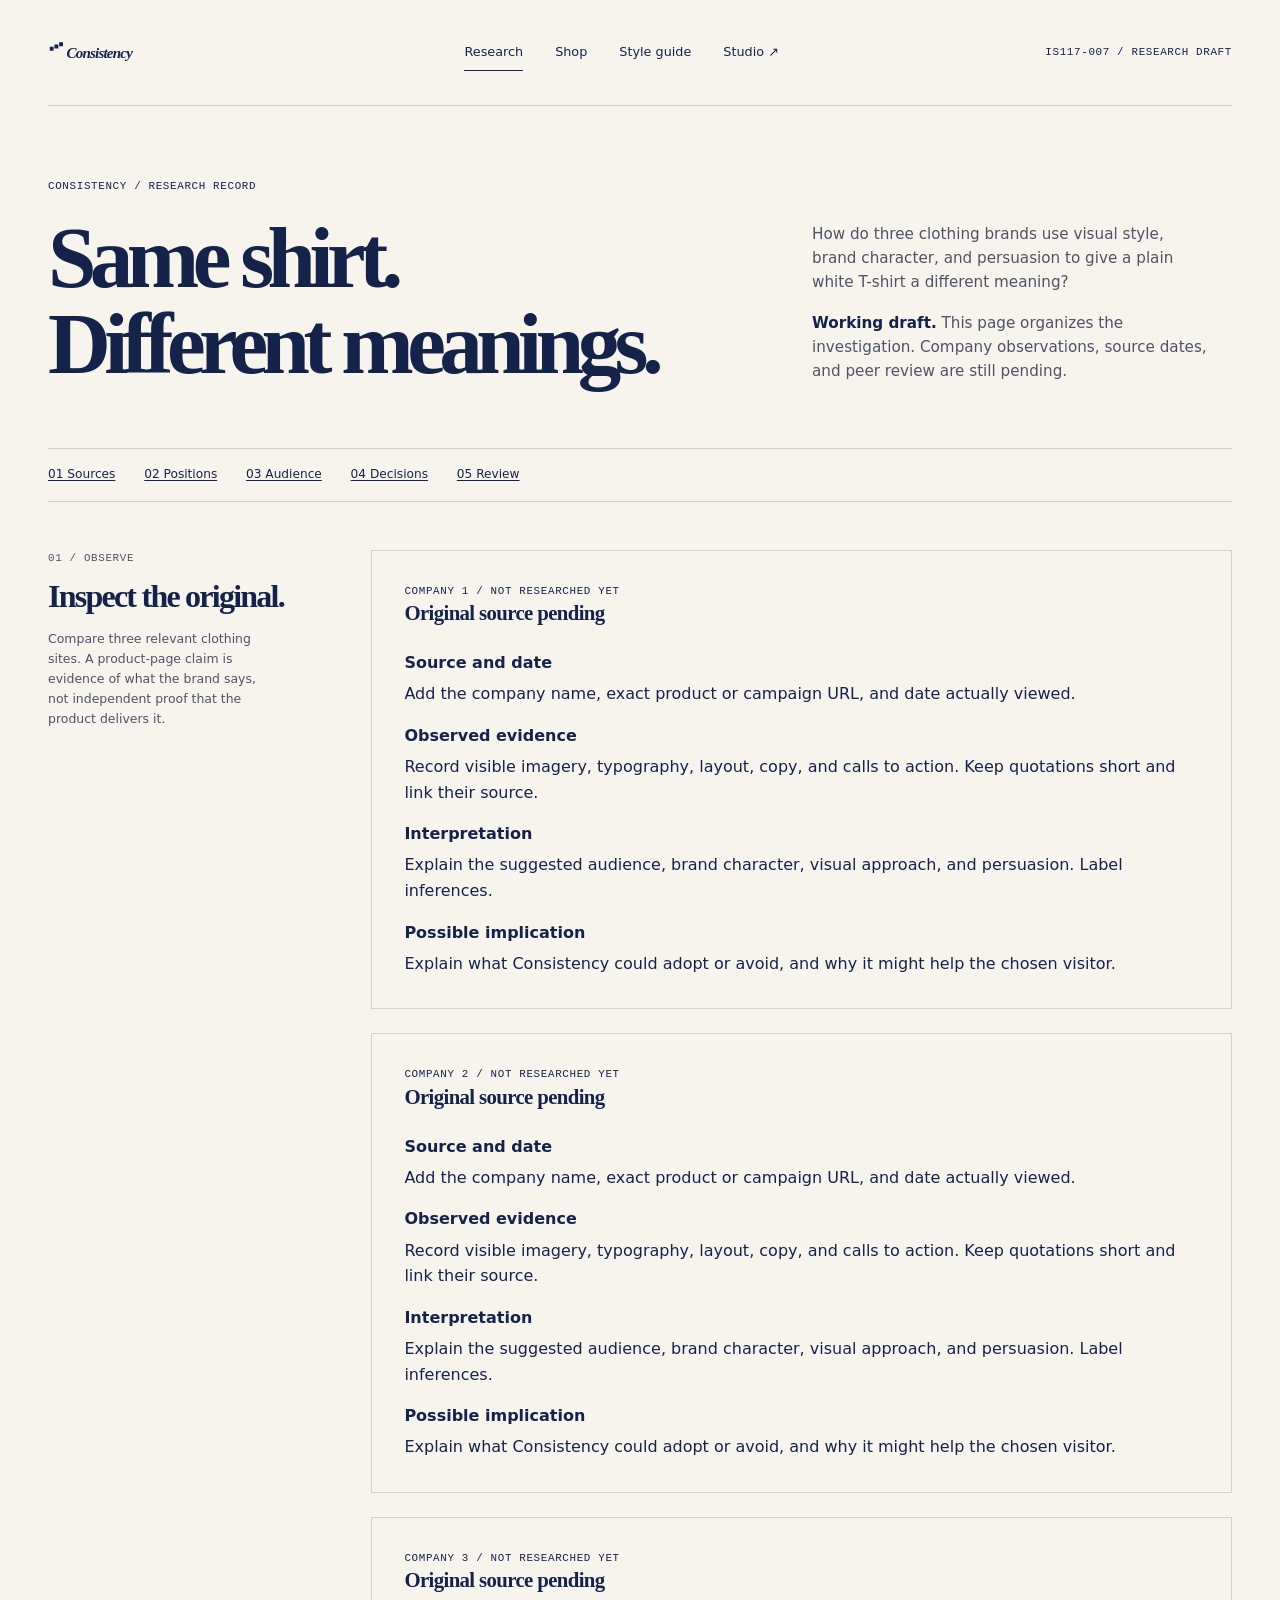
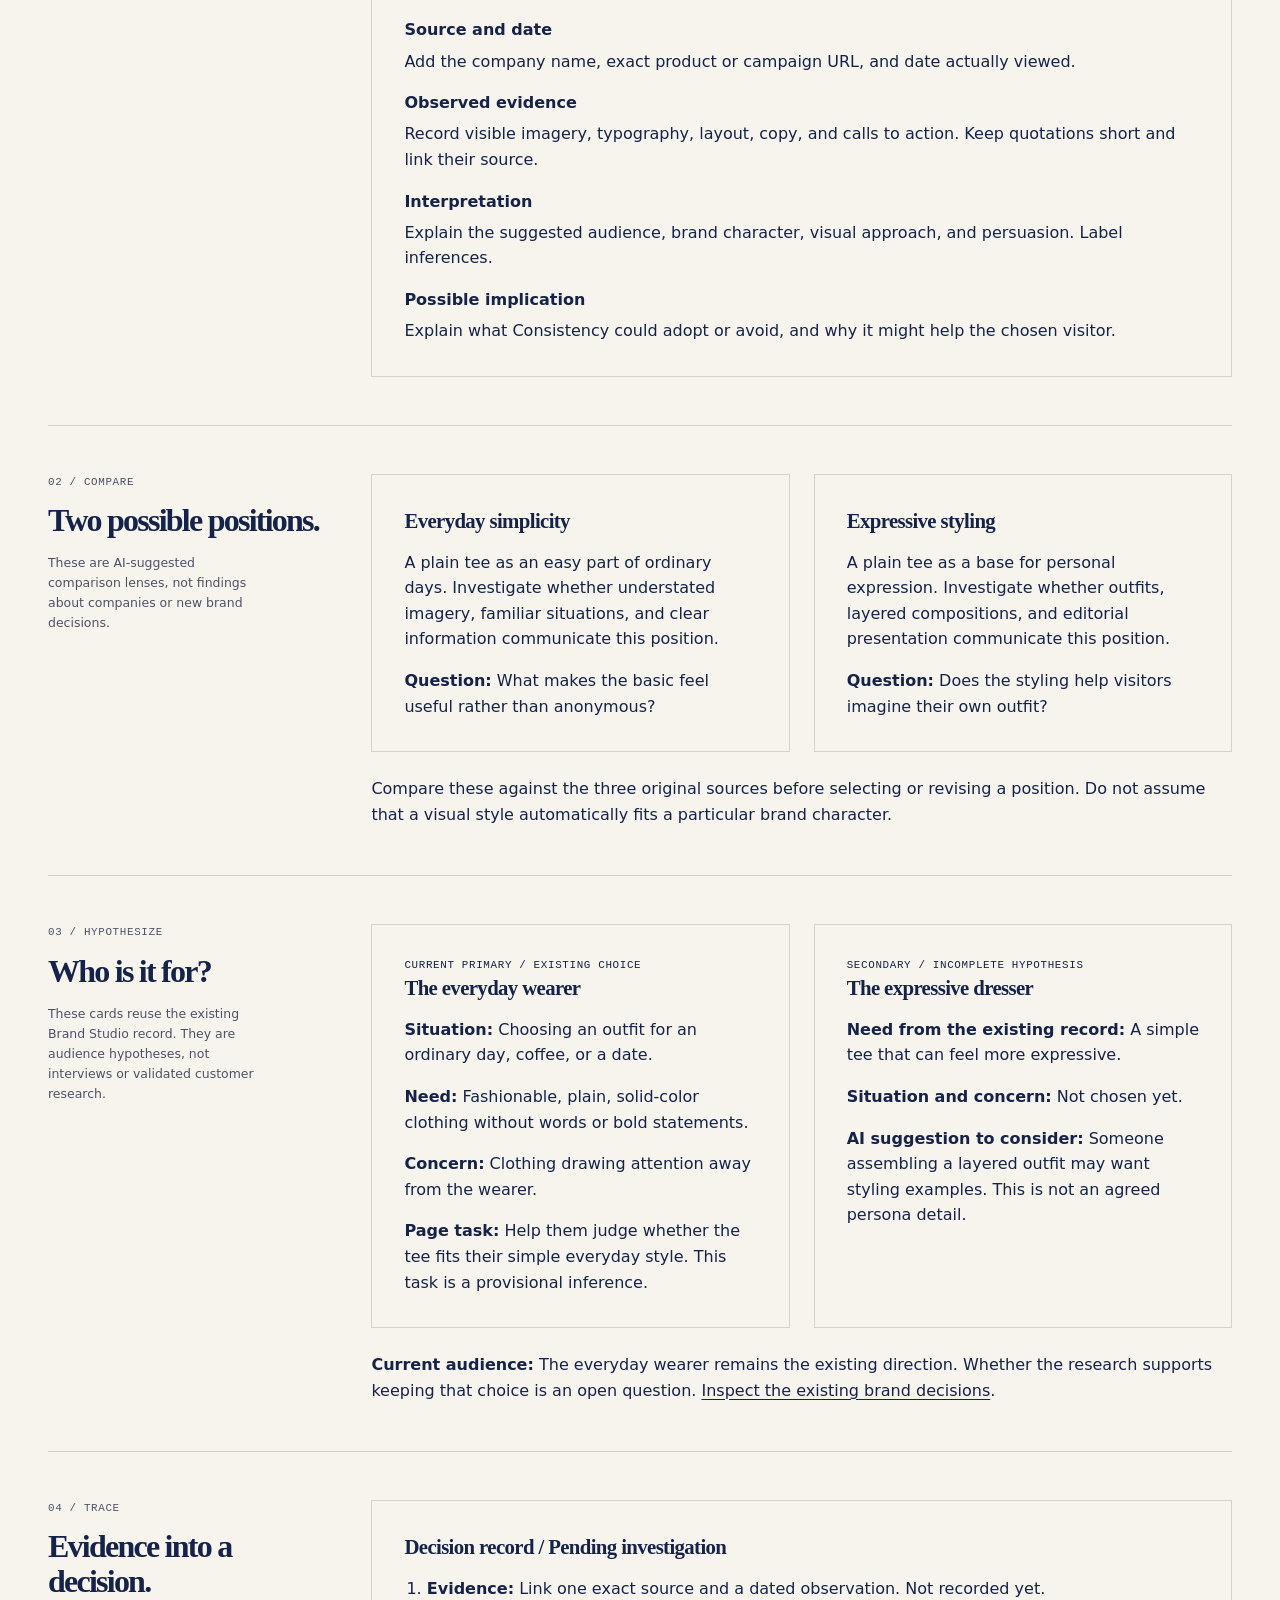
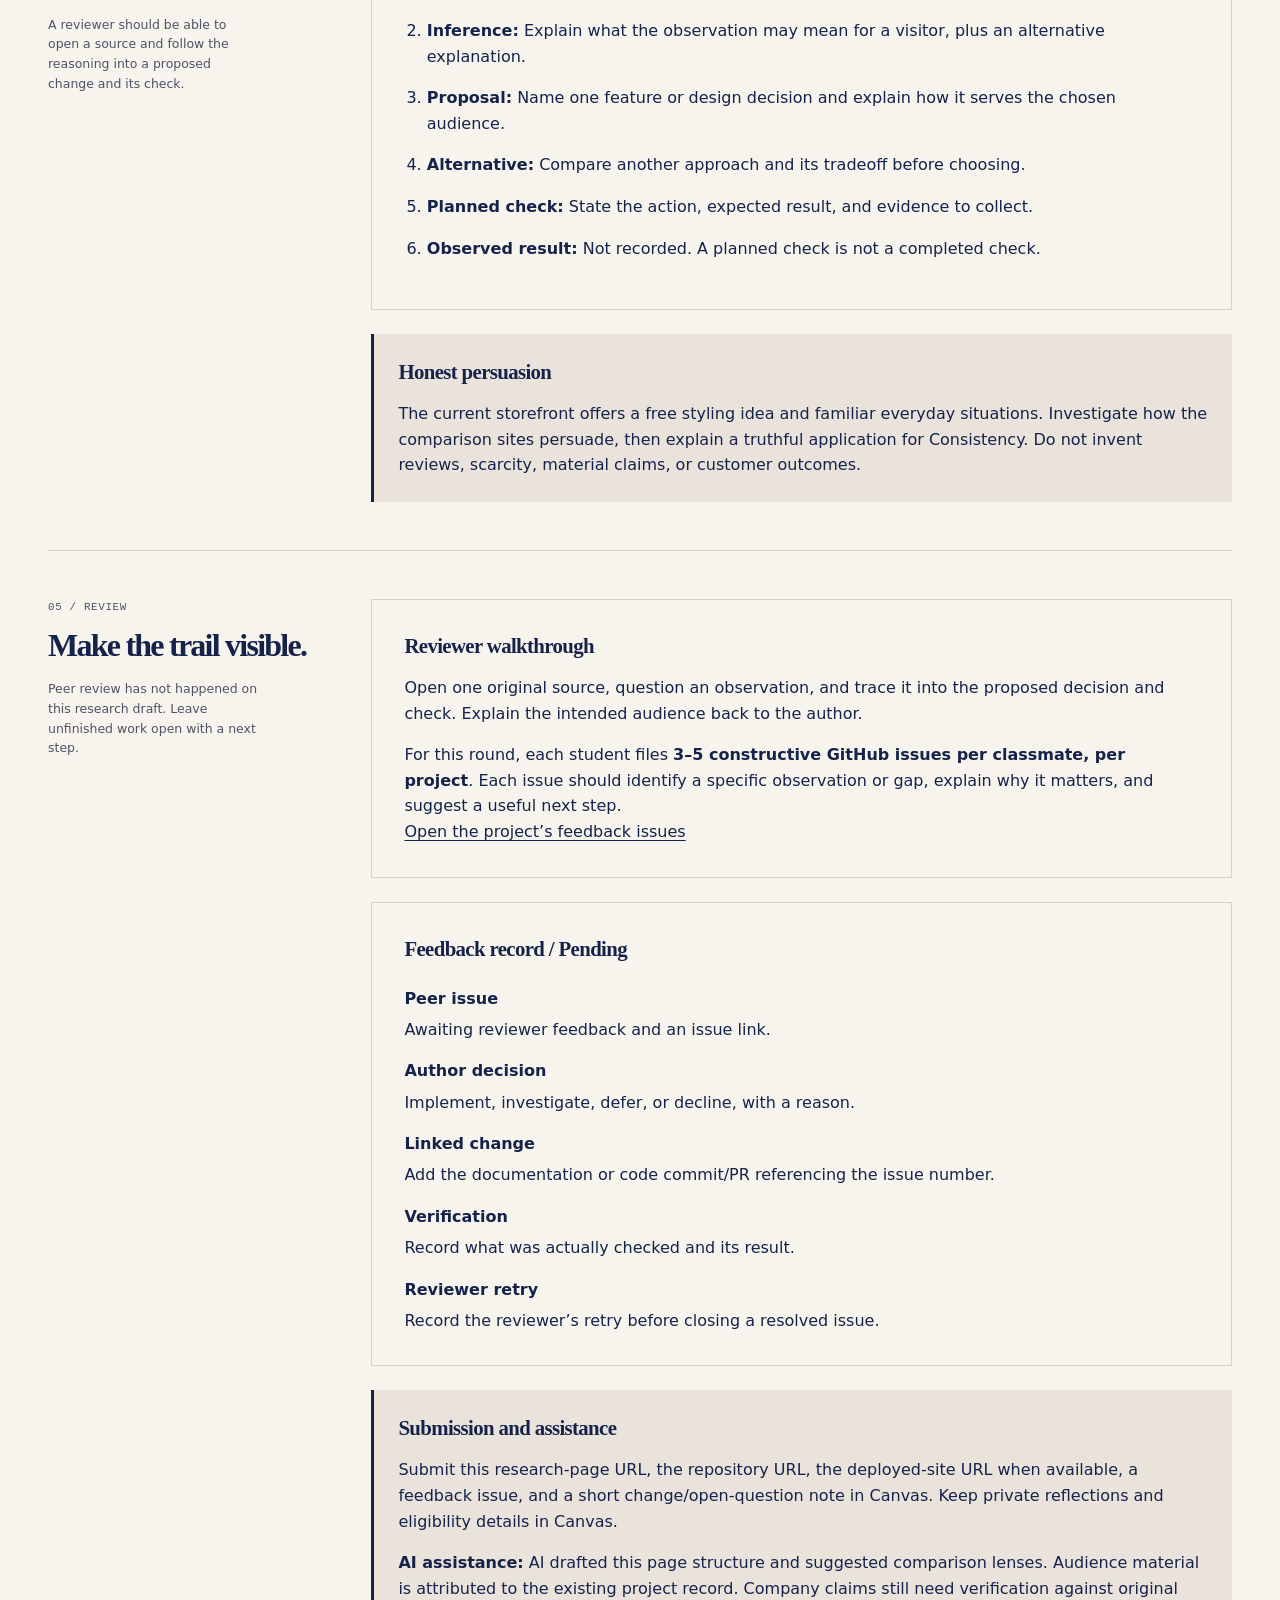
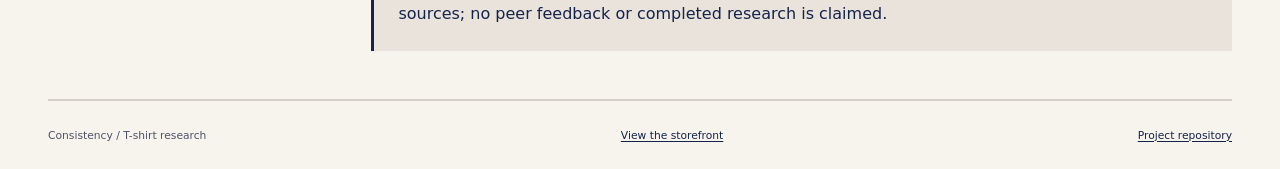
==== public/research.html @ 2a04de00 "Add IS117-007 research documentation draft" ====
<!doctype html>
<html lang="en">
  <head>
    <meta charset="utf-8" />
    <meta name="viewport" content="width=device-width, initial-scale=1" />
    <meta
      name="description"
      content="Research record: how clothing brands give a plain white T-shirt different meanings, and what that suggests for Consistency."
    />
    <title>Consistency — T-shirt research</title>
    <link rel="icon" href="data:," />
    <link rel="stylesheet" href="styles.css" />
    <link rel="stylesheet" href="research.css" />
  </head>
  <body>
    <a class="skip-link" href="#main">Skip to content</a>
    <header class="site-header wrap">
      <a
        class="brand-link"
        href="index.html"
        aria-label="Consistency storefront home"
        ><img
          class="wordmark"
          src="assets/consistency-wordmark.svg"
          alt="Consistency"
          width="175"
          height="26"
      /></a>
      <nav class="main-nav" aria-label="Main navigation">
        <a class="nav-link" href="research.html" aria-current="page"
          >Research</a
        >
        <a class="nav-link" href="index.html">Shop</a
        ><a class="nav-link" href="styleguide.html">Style guide</a
        ><a class="nav-link" href="studio.html"
          >Studio <span aria-hidden="true">↗</span></a
        >
      </nav>
      <span class="micro-label">IS117-007 / Research draft</span>
    </header>

    <main id="main">
      <section class="page-hero wrap" aria-labelledby="research-title">
        <p class="eyebrow">Consistency / Research record</p>
        <h1 id="research-title">Same shirt.<br />Different meanings.</h1>
        <div class="hero-summary">
          <p>
            How do three clothing brands use visual style, brand character, and
            persuasion to give a plain white T-shirt a different meaning?
          </p>
          <p>
            <strong>Working draft.</strong> This page organizes the
            investigation. Company observations, source dates, and peer review
            are still pending.
          </p>
        </div>
      </section>
      <nav class="page-subnav wrap" aria-label="Research sections">
        <a href="#sources">01 Sources</a><a href="#positions">02 Positions</a
        ><a href="#audience">03 Audience</a><a href="#decisions">04 Decisions</a
        ><a href="#review">05 Review</a>
      </nav>
      <section
        id="sources"
        class="guide-section wrap"
        aria-labelledby="sources-title"
      >
        <div class="section-heading">
          <span class="section-number">01 / Observe</span>
          <h2 id="sources-title">Inspect the original.</h2>
          <p>
            Compare three relevant clothing sites. A product-page claim is
            evidence of what the brand says, not independent proof that the
            product delivers it.
          </p>
        </div>
        <div class="guide-content research-stack">
          <article class="research-card">
            <p class="micro-label">Company 1 / Not researched yet</p>
            <h3>Original source pending</h3>
            <dl class="research-facts">
              <dt>Source and date</dt>
              <dd>
                Add the company name, exact product or campaign URL, and date
                actually viewed.
              </dd>
              <dt>Observed evidence</dt>
              <dd>
                Record visible imagery, typography, layout, copy, and calls to
                action. Keep quotations short and link their source.
              </dd>
              <dt>Interpretation</dt>
              <dd>
                Explain the suggested audience, brand character, visual
                approach, and persuasion. Label inferences.
              </dd>
              <dt>Possible implication</dt>
              <dd>
                Explain what Consistency could adopt or avoid, and why it might
                help the chosen visitor.
              </dd>
            </dl>
          </article>
          <article class="research-card">
            <p class="micro-label">Company 2 / Not researched yet</p>
            <h3>Original source pending</h3>
            <dl class="research-facts">
              <dt>Source and date</dt>
              <dd>
                Add the company name, exact product or campaign URL, and date
                actually viewed.
              </dd>
              <dt>Observed evidence</dt>
              <dd>
                Record visible imagery, typography, layout, copy, and calls to
                action. Keep quotations short and link their source.
              </dd>
              <dt>Interpretation</dt>
              <dd>
                Explain the suggested audience, brand character, visual
                approach, and persuasion. Label inferences.
              </dd>
              <dt>Possible implication</dt>
              <dd>
                Explain what Consistency could adopt or avoid, and why it might
                help the chosen visitor.
              </dd>
            </dl>
          </article>
          <article class="research-card">
            <p class="micro-label">Company 3 / Not researched yet</p>
            <h3>Original source pending</h3>
            <dl class="research-facts">
              <dt>Source and date</dt>
              <dd>
                Add the company name, exact product or campaign URL, and date
                actually viewed.
              </dd>
              <dt>Observed evidence</dt>
              <dd>
                Record visible imagery, typography, layout, copy, and calls to
                action. Keep quotations short and link their source.
              </dd>
              <dt>Interpretation</dt>
              <dd>
                Explain the suggested audience, brand character, visual
                approach, and persuasion. Label inferences.
              </dd>
              <dt>Possible implication</dt>
              <dd>
                Explain what Consistency could adopt or avoid, and why it might
                help the chosen visitor.
              </dd>
            </dl>
          </article>
        </div>
      </section>
      <section
        id="positions"
        class="guide-section wrap"
        aria-labelledby="positions-title"
      >
        <div class="section-heading">
          <span class="section-number">02 / Compare</span>
          <h2 id="positions-title">Two possible positions.</h2>
          <p>
            These are AI-suggested comparison lenses, not findings about
            companies or new brand decisions.
          </p>
        </div>
        <div class="guide-content research-columns">
          <article class="research-card">
            <h3>Everyday simplicity</h3>
            <p>
              A plain tee as an easy part of ordinary days. Investigate whether
              understated imagery, familiar situations, and clear information
              communicate this position.
            </p>
            <p>
              <strong>Question:</strong> What makes the basic feel useful rather
              than anonymous?
            </p>
          </article>
          <article class="research-card">
            <h3>Expressive styling</h3>
            <p>
              A plain tee as a base for personal expression. Investigate whether
              outfits, layered compositions, and editorial presentation
              communicate this position.
            </p>
            <p>
              <strong>Question:</strong> Does the styling help visitors imagine
              their own outfit?
            </p>
          </article>
          <p class="research-wide">
            Compare these against the three original sources before selecting or
            revising a position. Do not assume that a visual style automatically
            fits a particular brand character.
          </p>
        </div>
      </section>
      <section
        id="audience"
        class="guide-section wrap"
        aria-labelledby="audience-title"
      >
        <div class="section-heading">
          <span class="section-number">03 / Hypothesize</span>
          <h2 id="audience-title">Who is it for?</h2>
          <p>
            These cards reuse the existing Brand Studio record. They are
            audience hypotheses, not interviews or validated customer research.
          </p>
        </div>
        <div class="guide-content research-columns">
          <article class="research-card">
            <p class="micro-label">Current primary / Existing choice</p>
            <h3>The everyday wearer</h3>
            <p>
              <strong>Situation:</strong> Choosing an outfit for an ordinary
              day, coffee, or a date.
            </p>
            <p>
              <strong>Need:</strong> Fashionable, plain, solid-color clothing
              without words or bold statements.
            </p>
            <p>
              <strong>Concern:</strong> Clothing drawing attention away from the
              wearer.
            </p>
            <p>
              <strong>Page task:</strong> Help them judge whether the tee fits
              their simple everyday style. This task is a provisional inference.
            </p>
          </article>
          <article class="research-card">
            <p class="micro-label">Secondary / Incomplete hypothesis</p>
            <h3>The expressive dresser</h3>
            <p>
              <strong>Need from the existing record:</strong> A simple tee that
              can feel more expressive.
            </p>
            <p><strong>Situation and concern:</strong> Not chosen yet.</p>
            <p>
              <strong>AI suggestion to consider:</strong> Someone assembling a
              layered outfit may want styling examples. This is not an agreed
              persona detail.
            </p>
          </article>
          <p class="research-wide">
            <strong>Current audience:</strong> The everyday wearer remains the
            existing direction. Whether the research supports keeping that
            choice is an open question.
            <a
              href="https://github.com/XimenaMacavilca12/is117-brand-studio/blob/main/SPEC.md"
              >Inspect the existing brand decisions</a
            >.
          </p>
        </div>
      </section>
      <section
        id="decisions"
        class="guide-section wrap"
        aria-labelledby="decisions-title"
      >
        <div class="section-heading">
          <span class="section-number">04 / Trace</span>
          <h2 id="decisions-title">Evidence into a decision.</h2>
          <p>
            A reviewer should be able to open a source and follow the reasoning
            into a proposed change and its check.
          </p>
        </div>
        <div class="guide-content research-stack">
          <article class="research-card">
            <h3>Decision record / Pending investigation</h3>
            <ol class="research-steps">
              <li>
                <strong>Evidence:</strong> Link one exact source and a dated
                observation. Not recorded yet.
              </li>
              <li>
                <strong>Inference:</strong> Explain what the observation may
                mean for a visitor, plus an alternative explanation.
              </li>
              <li>
                <strong>Proposal:</strong> Name one feature or design decision
                and explain how it serves the chosen audience.
              </li>
              <li>
                <strong>Alternative:</strong> Compare another approach and its
                tradeoff before choosing.
              </li>
              <li>
                <strong>Planned check:</strong> State the action, expected
                result, and evidence to collect.
              </li>
              <li>
                <strong>Observed result:</strong> Not recorded. A planned check
                is not a completed check.
              </li>
            </ol>
          </article>
          <aside class="research-note" aria-label="Honest persuasion">
            <h3>Honest persuasion</h3>
            <p>
              The current storefront offers a free styling idea and familiar
              everyday situations. Investigate how the comparison sites
              persuade, then explain a truthful application for Consistency. Do
              not invent reviews, scarcity, material claims, or customer
              outcomes.
            </p>
          </aside>
        </div>
      </section>
      <section
        id="review"
        class="guide-section wrap"
        aria-labelledby="review-title"
      >
        <div class="section-heading">
          <span class="section-number">05 / Review</span>
          <h2 id="review-title">Make the trail visible.</h2>
          <p>
            Peer review has not happened on this research draft. Leave
            unfinished work open with a next step.
          </p>
        </div>
        <div class="guide-content research-stack">
          <article class="research-card">
            <h3>Reviewer walkthrough</h3>
            <p>
              Open one original source, question an observation, and trace it
              into the proposed decision and check. Explain the intended
              audience back to the author.
            </p>
            <p>
              For this round, each student files
              <strong
                >3–5 constructive GitHub issues per classmate, per
                project</strong
              >. Each issue should identify a specific observation or gap,
              explain why it matters, and suggest a useful next step.
            </p>
            <a
              href="https://github.com/XimenaMacavilca12/is117-brand-studio/issues"
              >Open the project’s feedback issues</a
            >
          </article>
          <article class="research-card">
            <h3>Feedback record / Pending</h3>
            <dl class="research-facts">
              <dt>Peer issue</dt>
              <dd>Awaiting reviewer feedback and an issue link.</dd>
              <dt>Author decision</dt>
              <dd>Implement, investigate, defer, or decline, with a reason.</dd>
              <dt>Linked change</dt>
              <dd>
                Add the documentation or code commit/PR referencing the issue
                number.
              </dd>
              <dt>Verification</dt>
              <dd>Record what was actually checked and its result.</dd>
              <dt>Reviewer retry</dt>
              <dd>
                Record the reviewer’s retry before closing a resolved issue.
              </dd>
            </dl>
          </article>
          <aside class="research-note" aria-label="Submission and assistance">
            <h3>Submission and assistance</h3>
            <p>
              Submit this research-page URL, the repository URL, the
              deployed-site URL when available, a feedback issue, and a short
              change/open-question note in Canvas. Keep private reflections and
              eligibility details in Canvas.
            </p>
            <p>
              <strong>AI assistance:</strong> AI drafted this page structure and
              suggested comparison lenses. Audience material is attributed to
              the existing project record. Company claims still need
              verification against original sources; no peer feedback or
              completed research is claimed.
            </p>
          </aside>
        </div>
      </section>
    </main>
    <footer class="site-footer wrap">
      <p>Consistency / T-shirt research</p>
      <a href="index.html">View the storefront</a
      ><a href="https://github.com/XimenaMacavilca12/is117-brand-studio"
        >Project repository</a
      >
    </footer>
  </body>
</html>
---- public/styles.css ----
/* Shared brand tokens used by the storefront, style guide, and studio overview. */
:root {
  --color-paper: #f7f4ed;
  --color-ink: #15234b;
  --color-muted: #4f5267;
  --color-line: #d4d0c8;
  --color-accent: #ddd1a9;
  --color-soft: #e9e3dc;
  --color-lilac: #c9c4d6;
  --color-coral: #d7b1a7;
  --color-sage: #c7d0bc;
  --color-white: #fff;
  --color-danger: #992e28;
  --font-body:
    system-ui, -apple-system, blinkmacsystemfont, "Segoe UI", sans-serif;
  --font-display: georgia, "Times New Roman", serif;
  --font-mono: ui-monospace, sfmono-regular, consolas, monospace;
  --space-1: 0.5rem;
  --space-2: 1rem;
  --space-3: 1.5rem;
  --space-4: 2rem;
  --space-5: 3rem;
  --space-6: 4rem;
  --page-width: 1440px;
}

* {
  box-sizing: border-box;
}

html {
  scroll-behavior: smooth;
  scroll-padding-top: 1.5rem;
}

body {
  margin: 0;
  background: var(--color-paper);
  color: var(--color-ink);
  font-family: var(--font-body);
  line-height: 1.6;
  -webkit-font-smoothing: antialiased;
}

img,
svg {
  display: block;
  max-width: 100%;
}

button,
a,
input {
  -webkit-tap-highlight-color: transparent;
}

a {
  color: inherit;
  text-underline-offset: 0.2em;
  text-decoration-thickness: 1px;
}

a:hover {
  text-decoration-thickness: 2px;
}

button,
input {
  font: inherit;
}

button {
  cursor: pointer;
}

button:disabled {
  cursor: default;
}

:focus-visible {
  outline: 3px solid var(--color-ink);
  outline-offset: 5px;
}

[hidden] {
  display: none !important;
}

::selection {
  background: var(--color-accent);
  color: var(--color-ink);
}

h1,
h2,
h3,
p {
  margin: 0;
}

h1,
h2,
h3 {
  font-family: var(--font-display);
  font-weight: 550;
}

h1 {
  font-size: clamp(3.4rem, 6.25vw, 6.6rem);
  line-height: 0.99;
  letter-spacing: -0.075em;
}

h2 {
  font-size: clamp(2rem, 3.6vw, 3.75rem);
  line-height: 1.08;
  letter-spacing: -0.055em;
}

h3 {
  font-size: 1.3rem;
  line-height: 1.3;
  letter-spacing: -0.03em;
}

p + p {
  margin-top: var(--space-2);
}

.wrap {
  width: min(calc(100% - 6rem), var(--page-width));
  margin-inline: auto;
}

.muted {
  color: var(--color-muted);
}

.eyebrow,
.micro-label,
.visual-label,
.image-caption,
.section-number,
.type-label,
.token-name {
  font-family: var(--font-mono);
  font-size: 0.68rem;
  font-weight: 500;
  line-height: 1.5;
  letter-spacing: 0.06em;
  text-transform: uppercase;
}

.eyebrow {
  display: flex;
  align-items: center;
  gap: 0.55rem;
}

.status-dot {
  width: 7px;
  height: 7px;
  display: inline-block;
  background: var(--color-ink);
  border-radius: 50%;
}

.skip-link {
  position: fixed;
  top: 8px;
  left: 8px;
  z-index: 10;
  transform: translateY(-180%);
  padding: 0.75rem 1rem;
  background: var(--color-ink);
  color: var(--color-white);
}

.skip-link:focus {
  transform: translateY(0);
}

.starter-notice {
  display: flex;
  justify-content: space-between;
  align-items: center;
  gap: 1.5rem;
  padding: 0.8rem 3rem;
  background: var(--color-accent);
  font-size: 0.73rem;
  line-height: 1.5;
}

.starter-notice a {
  flex-shrink: 0;
  font-weight: 650;
}

.site-header {
  min-height: 106px;
  display: flex;
  align-items: center;
  gap: 3rem;
  border-bottom: 1px solid var(--color-line);
}

.brand-link {
  display: inline-block;
  flex-shrink: 0;
}

.wordmark {
  width: 150px;
  height: auto;
}

.main-nav {
  display: flex;
  justify-content: center;
  align-items: center;
  gap: 2rem;
  margin-inline: auto;
}

.nav-link,
.bag-link {
  text-decoration: none;
  font-size: 0.8rem;
}

.nav-link {
  padding-block: 0.5rem;
  border-bottom: 1px solid transparent;
}

.nav-link:hover,
.nav-link[aria-current="page"] {
  border-color: currentcolor;
}

.bag-link {
  display: flex;
  align-items: center;
  gap: 0.65rem;
  white-space: nowrap;
}

.bag-count {
  display: grid;
  place-items: center;
  min-width: 1.7rem;
  height: 1.7rem;
  border: 1px solid var(--color-ink);
  border-radius: 50%;
  font-size: 0.7rem;
}

.product-section {
  display: grid;
  grid-template-columns: 1.13fr 1fr;
  gap: clamp(3rem, 7vw, 8rem);
  padding-block: var(--space-5) 5rem;
  align-items: start;
}

.product-visual {
  position: relative;
  isolation: isolate;
  overflow: hidden;
  background: var(--color-soft);
}

.product-visual::before,
.product-visual::after {
  content: "";
  position: absolute;
  z-index: 0;
  pointer-events: none;
}

.product-visual::before {
  inset: 12% 9% auto auto;
  width: 58%;
  aspect-ratio: 1.15;
  background: var(--color-lilac);
  transform: rotate(7deg);
}

.product-visual::after {
  top: 29%;
  left: 10%;
  width: 1rem;
  height: 1rem;
  border-radius: 50%;
  background: var(--color-coral);
  box-shadow:
    1.2rem 1.2rem 0 var(--color-sage),
    2.4rem 2.4rem 0 var(--color-accent);
}

.visual-label {
  position: absolute;
  z-index: 2;
  inset: 1.3rem 1.4rem auto;
  display: flex;
  justify-content: space-between;
  gap: 1rem;
  font-size: 0.6rem;
}

.shirt-image {
  width: 100%;
  height: auto;
  aspect-ratio: 800 / 880;
  object-fit: contain;
  position: relative;
  z-index: 1;
}

.image-caption {
  display: flex;
  align-items: center;
  justify-content: space-between;
  gap: 1rem;
  padding: 1.2rem 1.4rem;
  border-top: 1px solid var(--color-line);
  font-size: 0.59rem;
}

.image-caption > :last-child {
  font-family: var(--font-body);
  font-size: 1.5rem;
  line-height: 1;
}

.product-information {
  max-width: 530px;
  padding-block: 1rem;
}

.product-information h1 {
  margin-top: 1.6rem;
}

.product-intro {
  font-size: 1.2rem;
  line-height: 1.5;
  margin-top: 1.8rem;
  letter-spacing: -0.025em;
}

.product-description {
  margin-top: 0.6rem;
  font-size: 0.88rem;
  max-width: 430px;
}

.price-row {
  display: flex;
  align-items: center;
  justify-content: space-between;
  gap: 1rem;
  margin-block: 2rem 1.5rem;
  padding-bottom: 1.2rem;
  border-bottom: 1px solid var(--color-line);
}

.price {
  font-size: 1.65rem;
  letter-spacing: -0.04em;
  font-weight: 600;
}

.price span {
  font-family: var(--font-mono);
  font-size: 0.65rem;
  font-weight: 400;
  letter-spacing: 0;
  margin-left: 0.25rem;
}

.price-row .micro-label {
  color: var(--color-muted);
  font-size: 0.6rem;
}

fieldset {
  padding: 0;
  margin: 0;
  border: 0;
  min-width: 0;
}

legend {
  padding: 0;
  font-size: 0.84rem;
  font-weight: 650;
}

.field-help {
  margin-top: 0.3rem;
  color: var(--color-muted);
  font-size: 0.74rem;
}

.size-options {
  display: grid;
  grid-template-columns: repeat(4, 1fr);
  gap: 0.6rem;
  margin-top: 1rem;
}

.size-option {
  position: relative;
  cursor: pointer;
}

.size-option input {
  position: absolute;
  opacity: 0;
  width: 100%;
  height: 100%;
  margin: 0;
  cursor: pointer;
}

.size-option span {
  display: grid;
  place-items: center;
  min-height: 3.2rem;
  border: 1px solid var(--color-line);
  background: var(--color-paper);
  font-size: 0.83rem;
  transition:
    background 150ms ease,
    border-color 150ms ease;
}

.size-option input:checked + span {
  background: var(--color-ink);
  border-color: var(--color-ink);
  color: var(--color-paper);
}

.size-option input:hover + span {
  border-color: var(--color-ink);
}

.size-option input:focus-visible + span {
  outline: 3px solid var(--color-ink);
  outline-offset: 4px;
}

.size-option input:focus-visible {
  outline: none;
}

.field-error {
  color: var(--color-danger);
  font-size: 0.8rem;
  margin-top: 0.9rem;
  font-weight: 550;
}

.button {
  display: inline-flex;
  align-items: center;
  justify-content: space-between;
  gap: 2rem;
  min-height: 3.4rem;
  border: 1px solid var(--color-ink);
  padding: 0.9rem 1.25rem;
  font-size: 0.82rem;
  font-weight: 550;
  line-height: 1.4;
  text-decoration: none;
  transition:
    background 150ms ease,
    color 150ms ease;
}

.button > span[aria-hidden] {
  font-size: 1.25rem;
  line-height: 1;
}

.button-primary {
  background: var(--color-ink);
  color: var(--color-paper);
}

.button-primary:hover {
  background: var(--color-accent);
  color: var(--color-ink);
}

.button-secondary {
  background: transparent;
  color: var(--color-ink);
}

.button-secondary:hover {
  background: var(--color-soft);
}

.add-button {
  width: 100%;
  margin-top: 1.4rem;
}

.demo-disclaimer {
  font-size: 0.68rem;
  line-height: 1.65;
  color: var(--color-muted);
  margin-top: 0.9rem;
  max-width: 420px;
}

.styling-tip {
  margin-top: 1.5rem;
  padding: 1.2rem 1.35rem;
  border-inline-start: 4px solid var(--color-coral);
  background: var(--color-soft);
}

.styling-tip h2 {
  margin-top: 0.6rem;
  font-size: 1.35rem;
  letter-spacing: -0.035em;
}

.styling-tip :where(p:not(.eyebrow)) {
  margin-top: 0.5rem;
  font-size: 0.78rem;
}

.product-facts {
  margin-bottom: 0;
  margin-top: 1.8rem;
}

.product-facts div {
  display: flex;
  justify-content: space-between;
  gap: 1rem;
  padding-block: 0.62rem;
  border-top: 1px solid var(--color-line);
  font-size: 0.71rem;
}

.product-facts dt {
  color: var(--color-muted);
}

.product-facts dd {
  margin: 0;
  font-weight: 500;
  text-align: right;
}

.brand-story {
  display: grid;
  grid-template-columns: minmax(0, 0.8fr) minmax(0, 1.2fr);
  gap: clamp(2rem, 7vw, 8rem);
  align-items: center;
  border-top: 1px solid var(--color-line);
  padding-block: 4rem;
}

.brand-story h2 {
  max-width: 11ch;
  font-size: clamp(2rem, 3.8vw, 3.25rem);
}

.brand-story-copy {
  max-width: 42rem;
  color: var(--color-muted);
  font-family: var(--font-display);
  font-size: clamp(1.25rem, 2vw, 1.75rem);
  line-height: 1.4;
}

.bag-section {
  display: grid;
  grid-template-columns: 1fr 1fr;
  gap: 3rem;
  border-top: 1px solid var(--color-line);
  padding-block: 3rem;
}

.bag-section h2 {
  margin-top: 0.6rem;
  font-size: clamp(2rem, 3vw, 3rem);
}

.bag-details {
  padding-top: 0.2rem;
  font-size: 0.85rem;
}

.bag-message {
  max-width: 500px;
}

.bag-items {
  list-style: none;
  margin: 1rem 0;
  padding: 0;
}

.bag-items:empty {
  margin: 0;
}

.bag-items li {
  padding-block: 0.55rem;
  border-bottom: 1px solid var(--color-line);
  font-size: 0.78rem;
}

.text-button {
  padding: 0.5rem 0;
  border: 0;
  background: transparent;
  color: var(--color-ink);
  font-size: 0.8rem;
  text-decoration: underline;
  text-underline-offset: 0.25rem;
}

.text-button:disabled {
  opacity: 0.5;
}

.bag-details .field-help {
  margin-top: 0.4rem;
  font-size: 0.69rem;
}

.starter-next {
  display: grid;
  grid-template-columns: 1fr 1fr;
  gap: 1.5rem 3rem;
  background: var(--color-accent);
  padding: 2.7rem 3rem 3rem;
  margin-block: 1rem 4rem;
}

.starter-next > .eyebrow {
  grid-column: 1 / -1;
}

.starter-next > div {
  max-width: 470px;
  font-size: 0.86rem;
}

.starter-next .button {
  margin-top: 1.6rem;
}

.site-footer {
  display: flex;
  align-items: center;
  justify-content: space-between;
  gap: 2rem;
  border-top: 1px solid var(--color-line);
  padding-block: 1.6rem;
  font-size: 0.67rem;
  color: var(--color-muted);
}

.footer-tagline {
  margin: 0;
}

.footer-separator {
  margin-inline: 0.6rem;
  color: var(--color-ink);
}

.site-footer a {
  color: var(--color-ink);
}

/* Shared editorial pages */
.page-hero {
  padding-block: 4.5rem 3.8rem;
  display: grid;
  grid-template-columns: 1.25fr 0.75fr;
  align-items: end;
  gap: 1.3rem 4rem;
}

.page-hero > .eyebrow {
  grid-column: 1 / -1;
}

.page-hero h1 {
  font-size: clamp(3.5rem, 6.8vw, 7.3rem);
}

.page-hero .hero-summary {
  max-width: 400px;
  font-size: 0.95rem;
  color: var(--color-muted);
  padding-bottom: 0.25rem;
}

.hero-summary strong {
  font-weight: 550;
  color: var(--color-ink);
}

.page-subnav {
  display: flex;
  flex-wrap: wrap;
  gap: 0.6rem 1.8rem;
  padding-block: 1rem;
  border-top: 1px solid var(--color-line);
  border-bottom: 1px solid var(--color-line);
  font-size: 0.76rem;
}

.section-link {
  text-decoration: none;
}

.section-link:hover {
  text-decoration: underline;
}

.guide-section {
  padding-block: 3rem;
  border-bottom: 1px solid var(--color-line);
  display: grid;
  grid-template-columns: 0.32fr 1fr;
  column-gap: 3rem;
}

.section-heading .section-number {
  color: var(--color-muted);
  display: block;
  margin-bottom: 0.8rem;
}

.section-heading h2 {
  font-size: clamp(1.7rem, 2.5vw, 2.65rem);
}

.section-heading p {
  font-size: 0.78rem;
  color: var(--color-muted);
  margin-top: 1rem;
  max-width: 210px;
}

.guide-content {
  min-width: 0;
}

.draft-label {
  display: inline-block;
  padding: 0.3rem 0.55rem;
  background: var(--color-accent);
  color: var(--color-ink);
  font-family: var(--font-mono);
  font-size: 0.6rem;
  line-height: 1.4;
  letter-spacing: 0.03em;
  text-transform: uppercase;
}

.decision-grid {
  display: grid;
  grid-template-columns: repeat(3, 1fr);
  gap: 1.5rem;
  margin-top: 1.6rem;
}

.decision-grid > div {
  border-top: 1px solid var(--color-line);
  padding-top: 0.8rem;
}

.decision-grid h3 {
  font-size: 0.85rem;
  font-weight: 650;
  letter-spacing: 0;
}

.decision-grid p {
  font-size: 0.8rem;
  color: var(--color-muted);
  margin-top: 0.5rem;
}

.decision-grid .undecided {
  font-size: 1.5rem;
  font-weight: 450;
  color: var(--color-ink);
  letter-spacing: -0.04em;
}

.logo-board {
  min-height: 230px;
  display: grid;
  place-items: center;
  padding: 3rem;
  background: var(--color-white);
  border: 1px solid var(--color-line);
}

.logo-board img {
  width: min(100%, 380px);
}

.logo-variants {
  display: grid;
  grid-template-columns: 1fr 1fr;
  border: 1px solid var(--color-line);
  border-top: 0;
}

.logo-variant {
  min-height: 140px;
  padding: 1.5rem;
  display: flex;
  flex-direction: column;
  justify-content: space-between;
  gap: 1.5rem;
}

.logo-variant + .logo-variant {
  border-left: 1px solid var(--color-line);
}

.logo-small {
  width: 110px;
  height: auto;
}

.logo-mono {
  width: 190px;
  filter: brightness(0);
}

.logo-variant p,
.guide-note {
  font-size: 0.73rem;
  color: var(--color-muted);
}

.guide-note {
  margin-top: 1rem;
  max-width: 680px;
}

.palette-grid {
  display: grid;
  grid-template-columns: repeat(4, 1fr);
  gap: 0.65rem;
}

.color-swatch {
  height: 120px;
  border: 1px solid var(--color-line);
  background: var(--swatch-color);
}

.palette-card h3 {
  font-size: 0.76rem;
  letter-spacing: 0;
  font-weight: 650;
  margin-top: 0.65rem;
}

.palette-card code {
  font-family: var(--font-mono);
  font-size: 0.65rem;
  color: var(--color-muted);
  display: block;
  margin-top: 0.15rem;
}

.palette-card p {
  font-size: 0.66rem;
  color: var(--color-muted);
  margin-top: 0.4rem;
  line-height: 1.5;
}

.type-specimen {
  border-top: 1px solid var(--color-line);
  padding-block: 1.3rem;
}

.type-specimen:first-child {
  border-top: 0;
  padding-top: 0;
}

.type-label {
  display: block;
  margin-bottom: 1rem;
  color: var(--color-muted);
  font-size: 0.6rem;
}

.type-display {
  font-family: var(--font-display);
  font-size: clamp(2.5rem, 4.5vw, 5rem);
  font-weight: 550;
  letter-spacing: -0.075em;
  line-height: 1;
  max-width: 700px;
}

.type-body {
  font-family: var(--font-body);
  font-size: 1rem;
  max-width: 570px;
}

.type-mono {
  font-family: var(--font-mono);
  text-transform: uppercase;
  font-size: 0.7rem;
  letter-spacing: 0.06em;
}

.spacing-grid {
  display: flex;
  flex-wrap: wrap;
  align-items: start;
  gap: 2rem;
}

.spacing-token {
  min-width: 52px;
}

.spacing-bar {
  width: var(--token-size);
  height: 40px;
  background: var(--color-ink);
  margin-bottom: 0.9rem;
}

.token-name {
  display: block;
  font-size: 0.6rem;
}

.spacing-token code {
  font-family: var(--font-mono);
  color: var(--color-muted);
  font-size: 0.65rem;
}

.button-samples {
  display: flex;
  flex-wrap: wrap;
  gap: 1rem;
}

.button-samples .button {
  min-width: 185px;
}

.voice-grid {
  display: grid;
  grid-template-columns: repeat(3, minmax(0, 1fr));
  gap: 2rem;
}

.voice-grid h3 {
  font-size: 0.95rem;
  font-weight: 600;
  margin-bottom: 0.65rem;
}

.voice-grid p {
  font-size: 0.84rem;
  color: var(--color-muted);
}

.voice-example {
  font-size: 1.7rem !important;
  color: var(--color-ink) !important;
  letter-spacing: -0.035em;
  line-height: 1.3;
}

.guide-footer-note {
  display: flex;
  gap: 2rem;
  align-items: center;
  justify-content: space-between;
  background: var(--color-soft);
  padding: 1.5rem 2rem;
  margin-block: 2rem 4rem;
}

.guide-footer-note p {
  font-size: 0.83rem;
  max-width: 680px;
}

.guide-footer-note a {
  font-size: 0.8rem;
  white-space: nowrap;
}

@media (width >= 1600px) {
  .product-section {
    gap: 8rem;
  }
}

@media (width <= 1100px) {
  .wrap {
    width: calc(100% - 4rem);
  }

  .starter-notice {
    padding-inline: 2rem;
  }

  .site-header {
    gap: 1.7rem;
  }

  .main-nav {
    gap: 1.25rem;
  }

  .product-section {
    gap: 3rem;
    align-items: start;
  }

  .product-information h1 {
    font-size: clamp(3.4rem, 7vw, 5rem);
  }

  .product-information {
    padding-top: 0.5rem;
  }

  .product-intro {
    margin-top: 1.4rem;
  }

  .price-row {
    margin-top: 1.5rem;
  }

  .page-hero {
    column-gap: 2rem;
  }

  .guide-section {
    grid-template-columns: 0.35fr 1fr;
    gap: 2rem;
  }

  .palette-grid {
    grid-template-columns: repeat(3, 1fr);
    row-gap: 1.6rem;
  }

  .voice-grid {
    grid-template-columns: repeat(2, minmax(0, 1fr));
  }
}

@media (width <= 760px) {
  .wrap {
    width: calc(100% - 2.5rem);
  }

  .starter-notice {
    padding: 0.75rem 1.25rem;
    font-size: 0.67rem;
    gap: 1rem;
  }

  .starter-notice > span {
    max-width: 480px;
  }

  .starter-notice a {
    font-size: 0.65rem;
  }

  .site-header {
    min-height: 108px;
    display: grid;
    grid-template-columns: 1fr auto;
    gap: 0.5rem 1rem;
    padding-block: 1.2rem 1rem;
  }

  .wordmark {
    width: 130px;
  }

  .main-nav {
    grid-row: 2;
    grid-column: 1 / -1;
    margin: 0;
    justify-content: flex-start;
    gap: 1.5rem;
  }

  .nav-link,
  .bag-link {
    font-size: 0.73rem;
  }

  .bag-link {
    grid-column: 2;
    grid-row: 1;
  }

  .bag-count {
    min-width: 1.5rem;
    height: 1.5rem;
  }

  .product-section {
    grid-template-columns: 1fr;
    gap: 2rem;
    padding-block: 1.5rem 3rem;
  }

  .product-visual {
    max-width: 600px;
    width: 100%;
    margin-inline: auto;
  }

  .shirt-image {
    max-height: 530px;
  }

  .product-information {
    max-width: none;
    padding: 0;
  }

  .product-information h1 {
    font-size: clamp(4.2rem, 13vw, 7rem);
    margin-top: 1rem;
  }

  .product-intro {
    font-size: 1.1rem;
    margin-top: 1.4rem;
  }

  .product-description {
    max-width: 580px;
  }

  .product-facts {
    margin-top: 1.5rem;
  }

  .bag-section {
    grid-template-columns: 1fr;
    gap: 1.3rem;
    padding-block: 2rem;
  }

  .brand-story {
    grid-template-columns: 1fr;
    gap: 0.5rem;
    padding-block: 2rem;
  }

  .bag-section h2 {
    margin-top: 0.6rem;
  }

  .starter-next {
    grid-template-columns: 1fr;
    padding: 1.8rem;
    gap: 1.3rem;
    margin-block: 1rem 3rem;
  }

  .starter-next > div {
    max-width: none;
  }

  .site-footer {
    flex-wrap: wrap;
    gap: 0.7rem 2rem;
    padding-block: 1.5rem;
  }

  .footer-tagline {
    display: none;
  }

  .page-hero {
    padding-block: 2.5rem;
    grid-template-columns: 1fr;
    row-gap: 1.4rem;
  }

  .page-hero h1 {
    font-size: clamp(3.7rem, 11vw, 6rem);
  }

  .page-hero .hero-summary {
    max-width: 570px;
    font-size: 0.9rem;
  }

  .page-subnav {
    gap: 0.6rem 1.2rem;
    font-size: 0.72rem;
  }

  .guide-section {
    grid-template-columns: 1fr;
    gap: 1.8rem;
    padding-block: 2.3rem;
  }

  .section-heading {
    display: grid;
    grid-template-columns: 1fr 1fr;
    column-gap: 2rem;
  }

  .section-heading .section-number {
    grid-column: 1 / -1;
    margin-bottom: 0.5rem;
  }

  .section-heading p {
    max-width: none;
    margin: 0;
    font-size: 0.73rem;
  }

  .decision-grid {
    gap: 1rem;
  }

  .decision-grid .undecided {
    font-size: 1.3rem;
  }

  .decision-grid p {
    font-size: 0.73rem;
  }

  .palette-grid {
    grid-template-columns: repeat(4, 1fr);
  }

  .color-swatch {
    height: 85px;
  }

  .palette-card p {
    font-size: 0.62rem;
  }

  .palette-card code {
    font-size: 0.57rem;
  }

  .guide-footer-note {
    flex-direction: column;
    align-items: start;
    gap: 1rem;
    margin-block: 1.5rem 3rem;
    padding: 1.5rem;
  }
}

@media (width <= 420px) {
  .starter-notice {
    align-items: start;
    flex-direction: column;
    gap: 0.35rem;
  }

  .visual-label {
    inset: 1rem 1rem auto;
    font-size: 0.53rem;
  }

  .image-caption {
    font-size: 0.53rem;
    padding: 1rem;
  }

  .price-row .micro-label {
    font-size: 0.54rem;
  }

  .section-heading {
    grid-template-columns: 1fr;
    gap: 0.6rem;
  }

  .section-heading .section-number {
    margin: 0;
  }

  .decision-grid {
    grid-template-columns: 1fr;
    gap: 1.2rem;
  }

  .decision-grid > div {
    display: grid;
    grid-template-columns: 0.5fr 1fr;
    gap: 0.4rem 1rem;
  }

  .decision-grid p {
    margin-top: 0;
  }

  .decision-grid p:last-child {
    grid-column: 2;
  }

  .palette-grid {
    grid-template-columns: repeat(3, 1fr);
  }

  .color-swatch {
    height: 90px;
  }

  .logo-board {
    min-height: 190px;
    padding: 2rem;
  }

  .logo-variants {
    grid-template-columns: 1fr;
  }

  .logo-variant {
    min-height: 125px;
  }

  .logo-variant + .logo-variant {
    border-left: 0;
    border-top: 1px solid var(--color-line);
  }

  .voice-grid {
    grid-template-columns: 1fr;
    gap: 1.5rem;
  }
}

@media (prefers-reduced-motion: reduce) {
  html {
    scroll-behavior: auto;
  }

  *,
  *::before,
  *::after {
    transition: none !important;
    animation: none !important;
  }
}
---- public/research.css ----
.research-stack {
  display: grid;
  gap: 1.5rem;
}

.research-columns {
  display: grid;
  grid-template-columns: repeat(2, minmax(0, 1fr));
  gap: 1.5rem;
}

.research-card {
  border: 1px solid var(--line, #d6d1c9);
  padding: clamp(1rem, 3vw, 2rem);
}

.research-card h3,
.research-note h3 {
  margin-block: 0 1rem;
}

.research-card p + p {
  margin-top: 1rem;
}

.research-facts {
  margin: 1.5rem 0 0;
}

.research-facts dt {
  font-weight: 700;
  margin-top: 1rem;
}

.research-facts dd {
  margin: 0.35rem 0 0;
}

.research-wide {
  grid-column: 1 / -1;
}

.research-note {
  padding: 1.5rem;
  background: #e9e3dc;
  border-left: 3px solid #15234b;
}

.research-note p + p {
  margin-top: 1rem;
}

.research-steps {
  padding-left: 1.4rem;
}

.research-steps li + li {
  margin-top: 1rem;
}

@media (width <= 700px) {
  .research-columns {
    grid-template-columns: 1fr;
  }
}
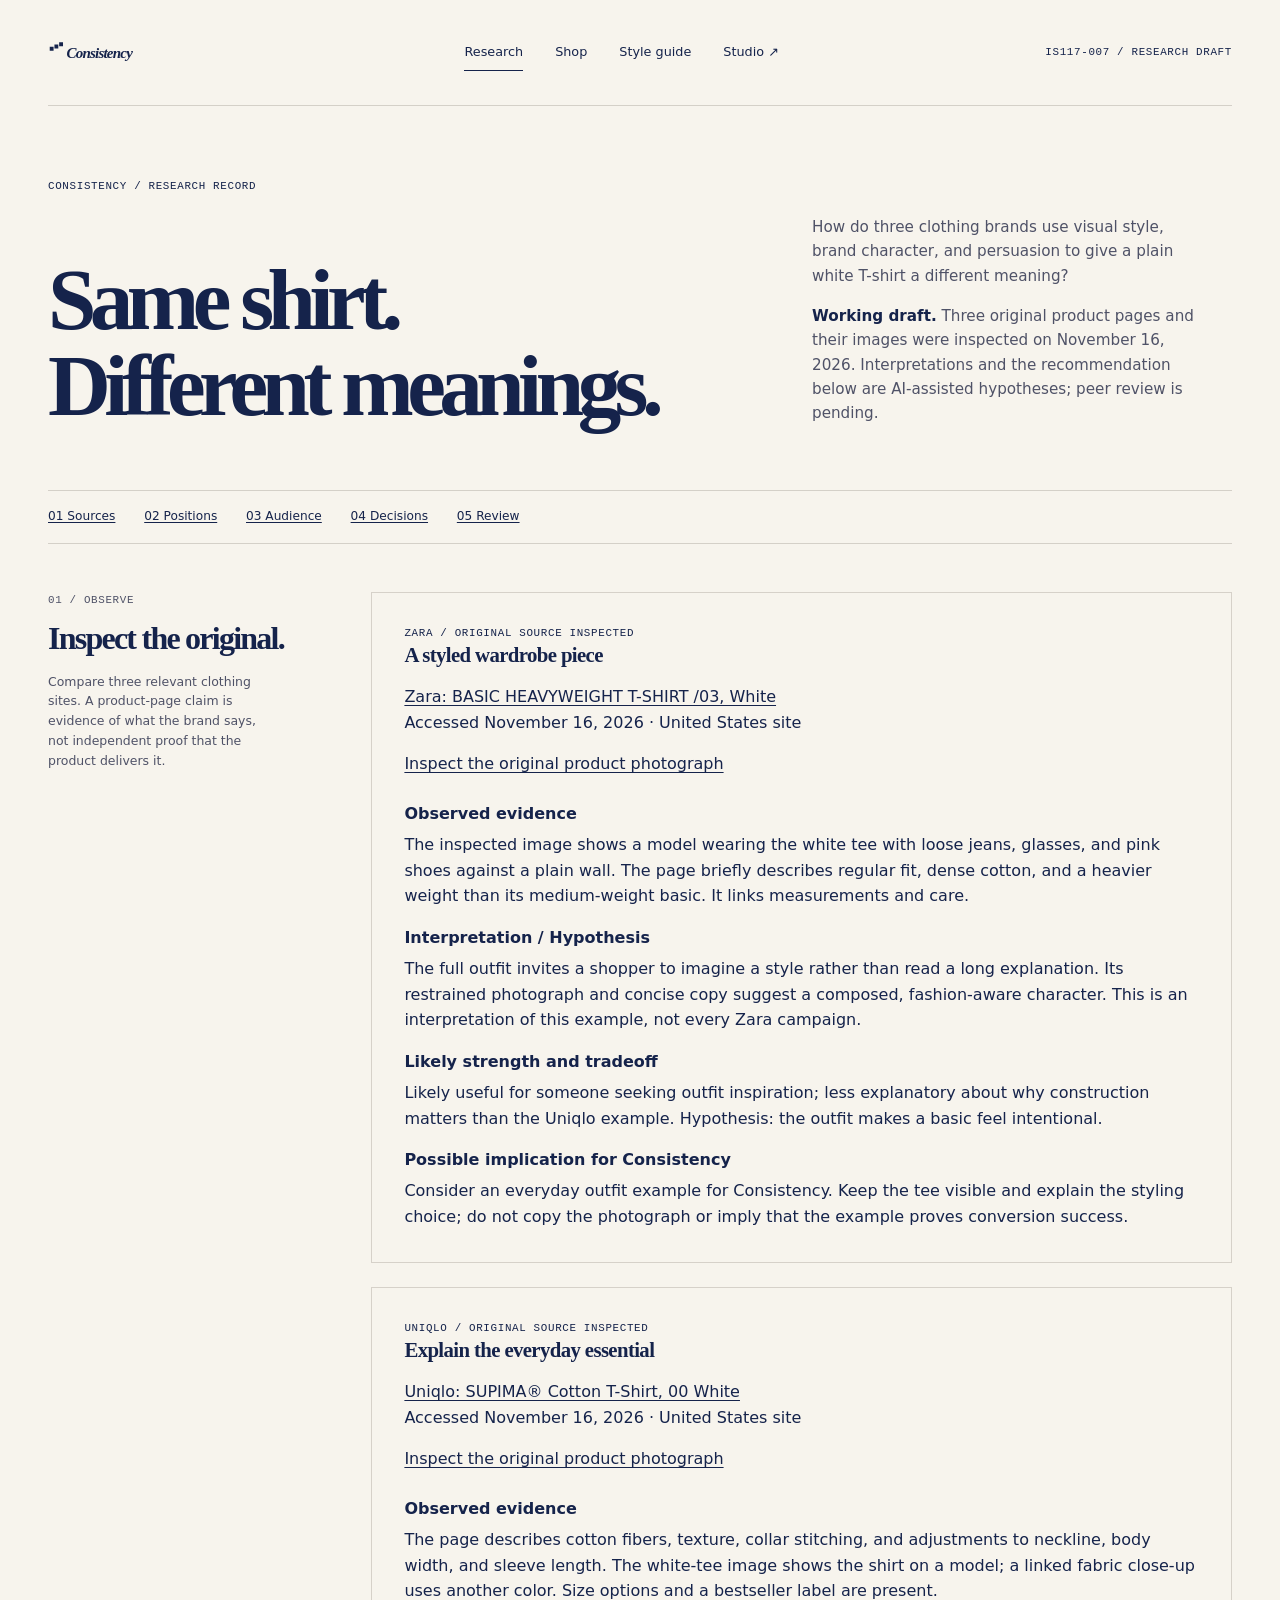
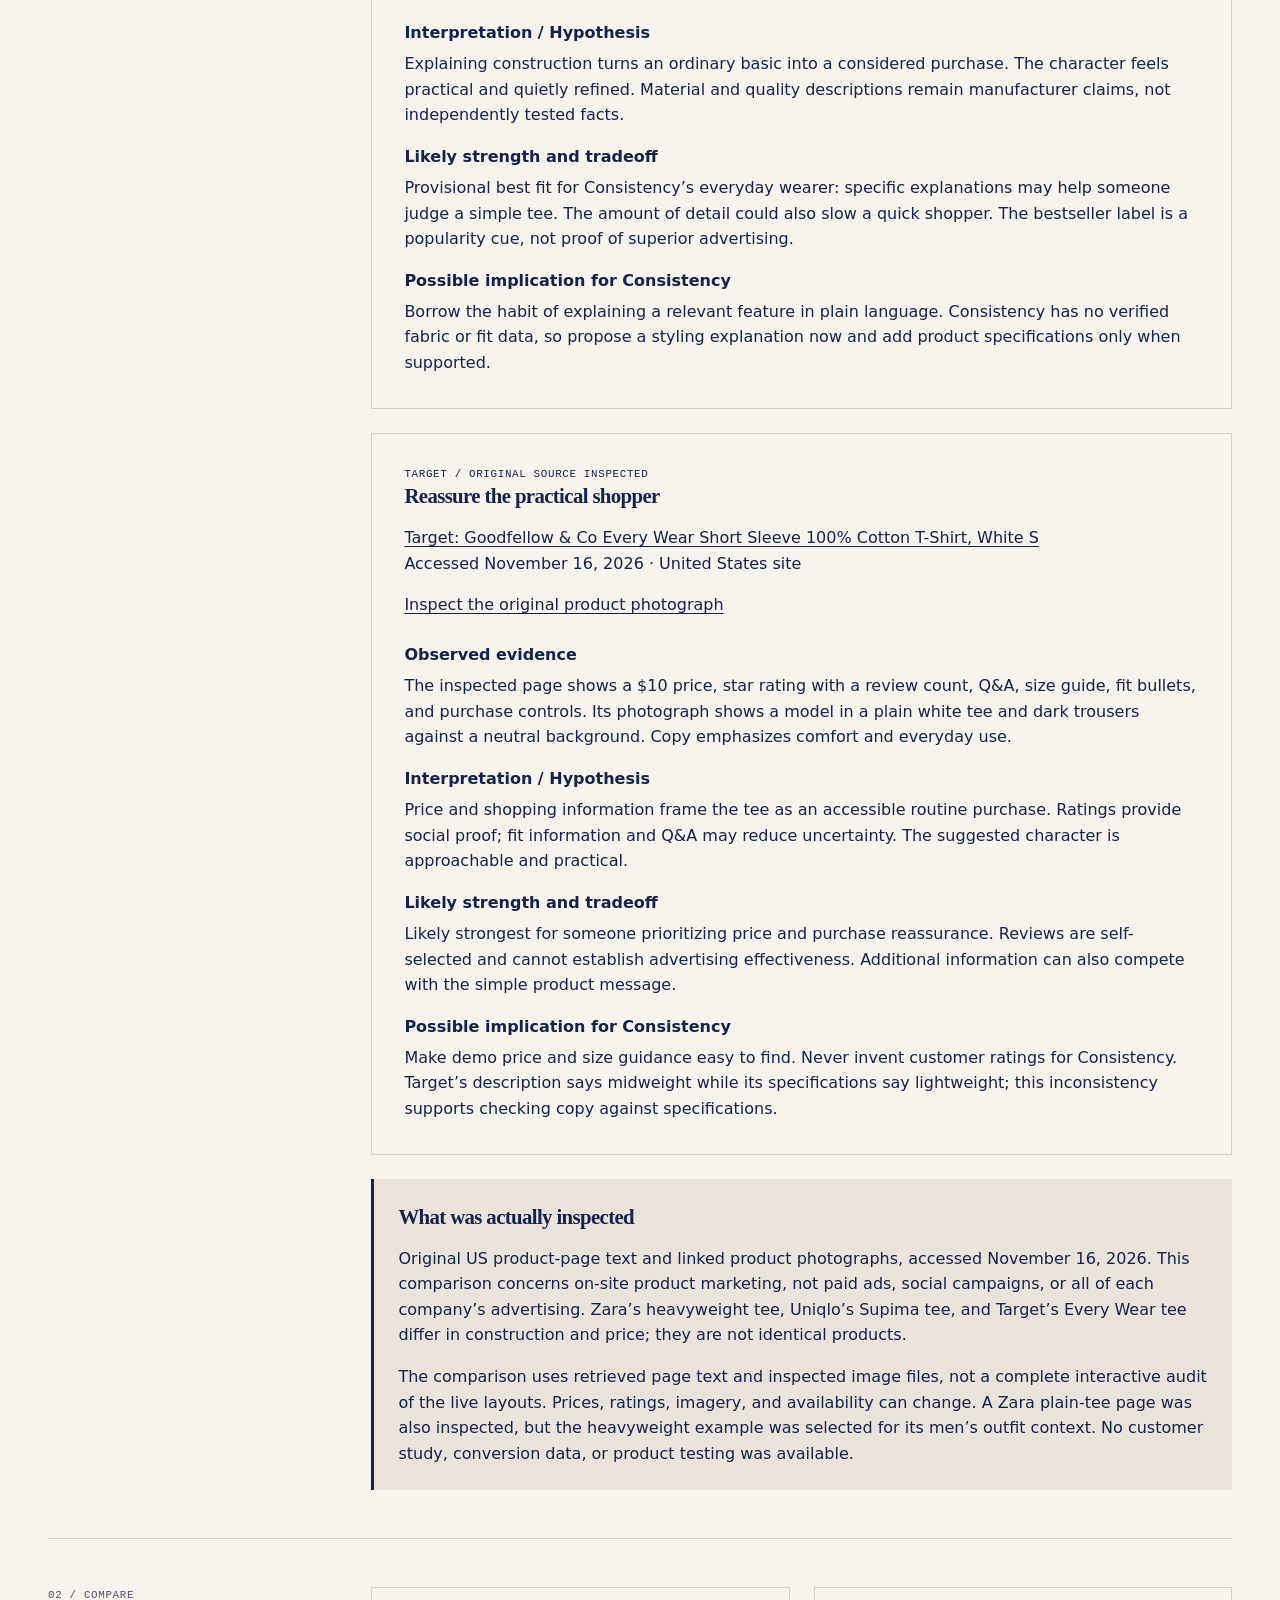
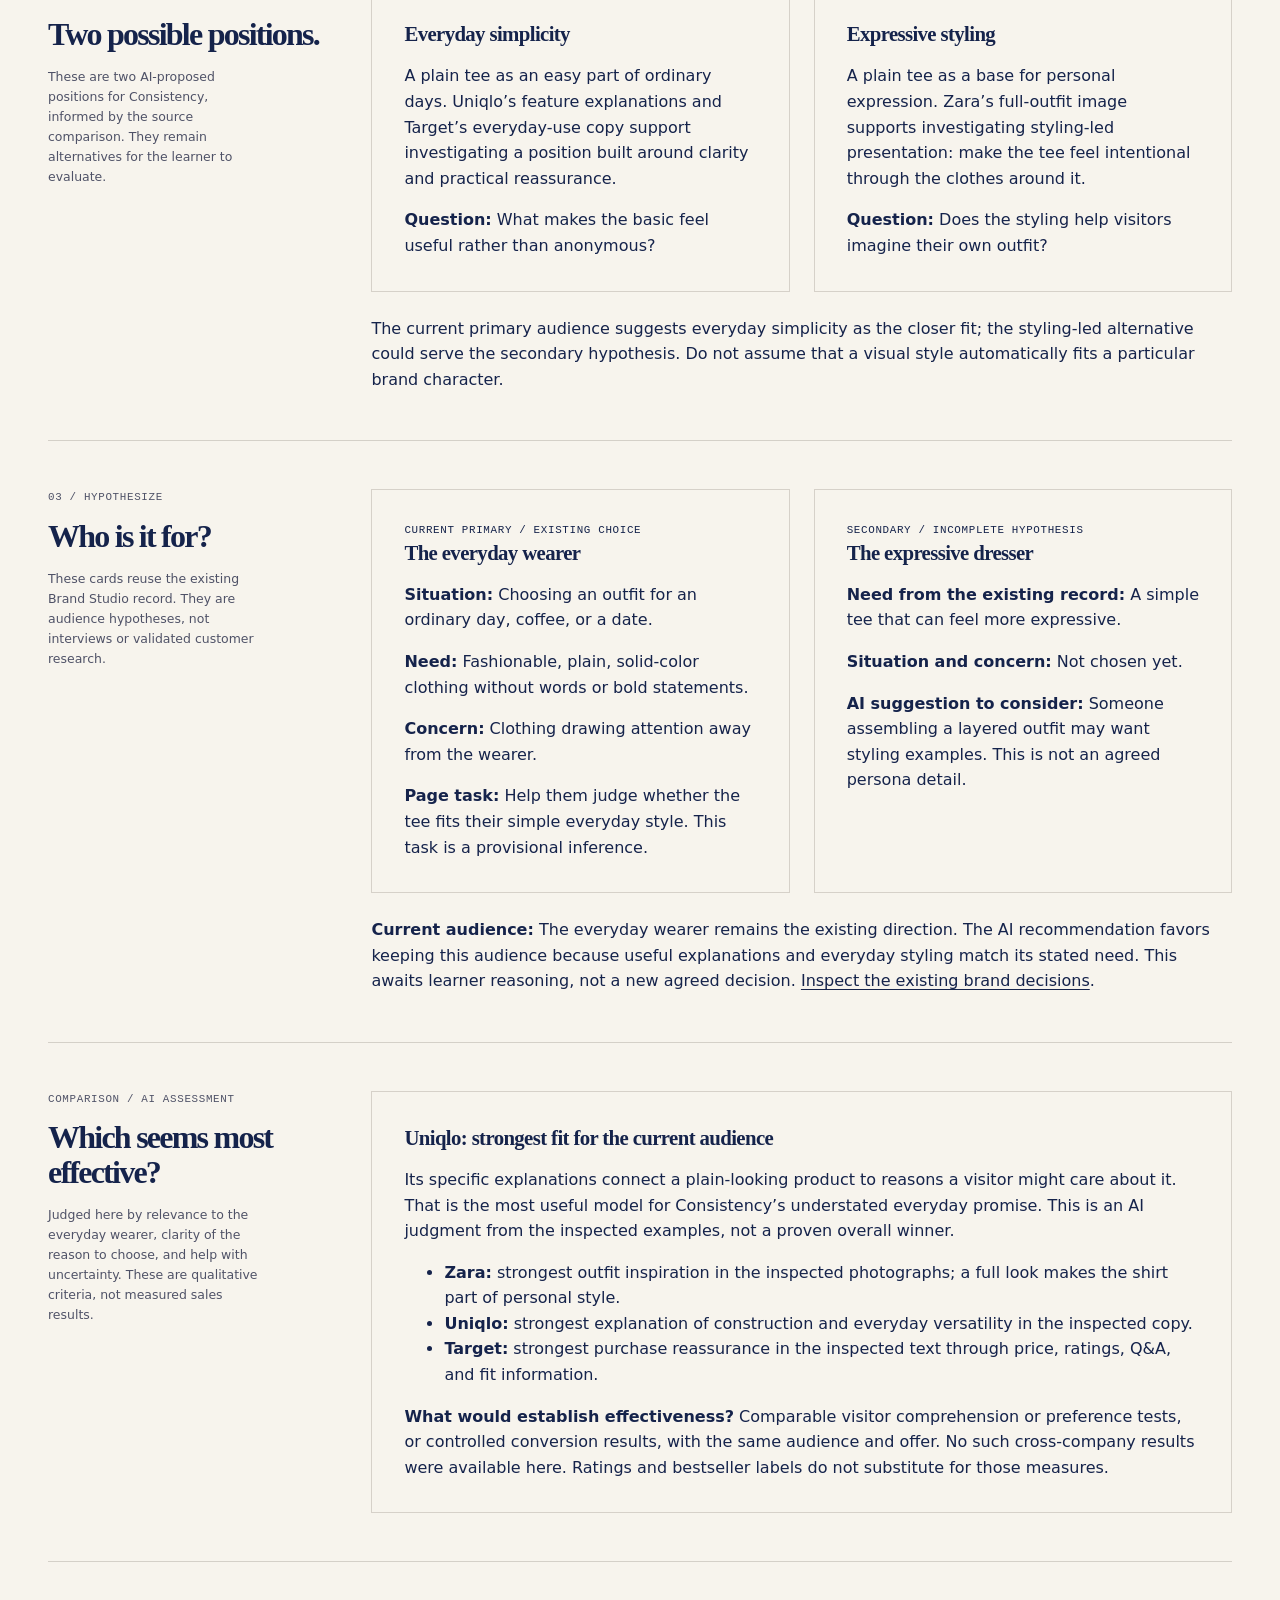
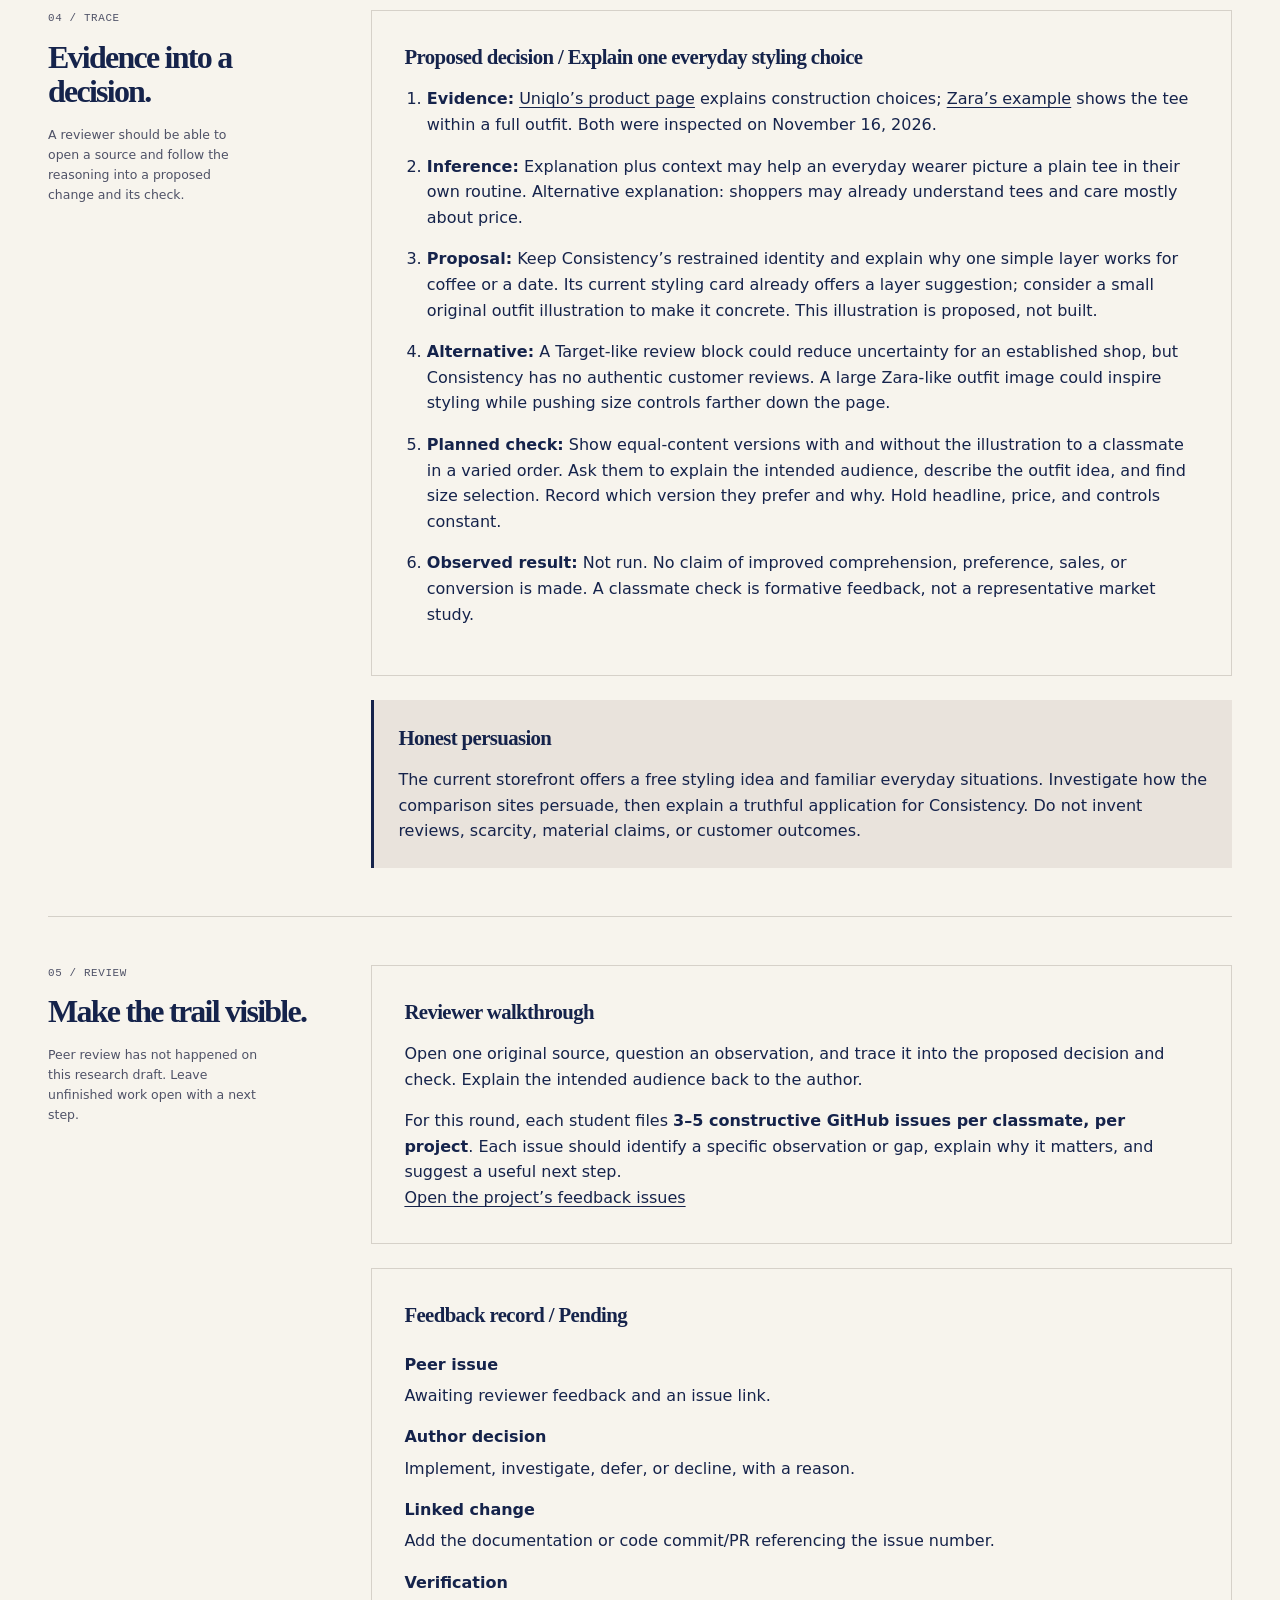
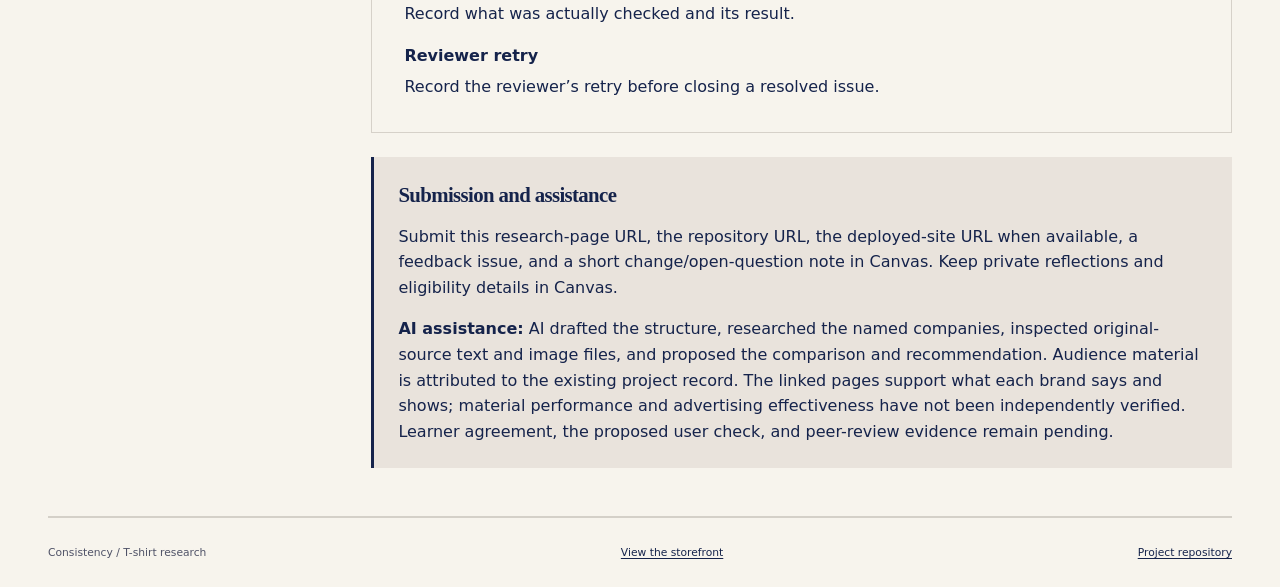
==== commit 7855a3e5: "Research Zara, Uniqlo, and Target white T-shirt marketing" ====
--- a/public/research.html
+++ b/public/research.html
@@ -49,9 +49,10 @@
             persuasion to give a plain white T-shirt a different meaning?
           </p>
           <p>
-            <strong>Working draft.</strong> This page organizes the
-            investigation. Company observations, source dates, and peer review
-            are still pending.
+            <strong>Working draft.</strong> Three original product pages and
+            their images were inspected on November 16, 2026. Interpretations
+            and the recommendation below are AI-assisted hypotheses; peer review
+            is pending.
           </p>
         </div>
       </section>
@@ -76,83 +77,169 @@
         </div>
         <div class="guide-content research-stack">
           <article class="research-card">
-            <p class="micro-label">Company 1 / Not researched yet</p>
-            <h3>Original source pending</h3>
+            <p class="micro-label">Zara / Original source inspected</p>
+            <h3>A styled wardrobe piece</h3>
+            <p>
+              <a
+                href="https://www.zara.com/us/en/basic-heavyweight-t-shirt--03-p01887410.html?v1=495703002"
+                >Zara: BASIC HEAVYWEIGHT T-SHIRT /03, White</a
+              ><br />Accessed
+              <time datetime="2026-11-16">November 16, 2026</time> · United
+              States site
+            </p>
+            <p>
+              <a
+                href="https://static.zara.net/assets/public/8a43/133a/cd2147d08347/86bfb4ec1732/01887410250-p/01887410250-p.jpg?f=auto&amp;ts=1787302652642&amp;w=560"
+                >Inspect the original product photograph</a
+              >
+            </p>
             <dl class="research-facts">
-              <dt>Source and date</dt>
-              <dd>
-                Add the company name, exact product or campaign URL, and date
-                actually viewed.
-              </dd>
               <dt>Observed evidence</dt>
               <dd>
-                Record visible imagery, typography, layout, copy, and calls to
-                action. Keep quotations short and link their source.
-              </dd>
-              <dt>Interpretation</dt>
-              <dd>
-                Explain the suggested audience, brand character, visual
-                approach, and persuasion. Label inferences.
-              </dd>
-              <dt>Possible implication</dt>
-              <dd>
-                Explain what Consistency could adopt or avoid, and why it might
-                help the chosen visitor.
+                The inspected image shows a model wearing the white tee with
+                loose jeans, glasses, and pink shoes against a plain wall. The
+                page briefly describes regular fit, dense cotton, and a heavier
+                weight than its medium-weight basic. It links measurements and
+                care.
+              </dd>
+              <dt>Interpretation / Hypothesis</dt>
+              <dd>
+                The full outfit invites a shopper to imagine a style rather than
+                read a long explanation. Its restrained photograph and concise
+                copy suggest a composed, fashion-aware character. This is an
+                interpretation of this example, not every Zara campaign.
+              </dd>
+              <dt>Likely strength and tradeoff</dt>
+              <dd>
+                Likely useful for someone seeking outfit inspiration; less
+                explanatory about why construction matters than the Uniqlo
+                example. Hypothesis: the outfit makes a basic feel intentional.
+              </dd>
+              <dt>Possible implication for Consistency</dt>
+              <dd>
+                Consider an everyday outfit example for Consistency. Keep the
+                tee visible and explain the styling choice; do not copy the
+                photograph or imply that the example proves conversion success.
               </dd>
             </dl>
           </article>
           <article class="research-card">
-            <p class="micro-label">Company 2 / Not researched yet</p>
-            <h3>Original source pending</h3>
+            <p class="micro-label">Uniqlo / Original source inspected</p>
+            <h3>Explain the everyday essential</h3>
+            <p>
+              <a
+                href="https://www.uniqlo.com/us/en/products/E455365-000/00?colorDisplayCode=00"
+                >Uniqlo: SUPIMA® Cotton T-Shirt, 00 White</a
+              ><br />Accessed
+              <time datetime="2026-11-16">November 16, 2026</time> · United
+              States site
+            </p>
+            <p>
+              <a
+                href="https://image.uniqlo.com/UQ/ST3/us/imagesgoods/455365/item/usgoods_00_455365_3x4.jpg?width=600"
+                >Inspect the original product photograph</a
+              >
+            </p>
             <dl class="research-facts">
-              <dt>Source and date</dt>
-              <dd>
-                Add the company name, exact product or campaign URL, and date
-                actually viewed.
-              </dd>
               <dt>Observed evidence</dt>
               <dd>
-                Record visible imagery, typography, layout, copy, and calls to
-                action. Keep quotations short and link their source.
-              </dd>
-              <dt>Interpretation</dt>
-              <dd>
-                Explain the suggested audience, brand character, visual
-                approach, and persuasion. Label inferences.
-              </dd>
-              <dt>Possible implication</dt>
-              <dd>
-                Explain what Consistency could adopt or avoid, and why it might
-                help the chosen visitor.
+                The page describes cotton fibers, texture, collar stitching, and
+                adjustments to neckline, body width, and sleeve length. The
+                white-tee image shows the shirt on a model; a linked fabric
+                close-up uses another color. Size options and a bestseller label
+                are present.
+              </dd>
+              <dt>Interpretation / Hypothesis</dt>
+              <dd>
+                Explaining construction turns an ordinary basic into a
+                considered purchase. The character feels practical and quietly
+                refined. Material and quality descriptions remain manufacturer
+                claims, not independently tested facts.
+              </dd>
+              <dt>Likely strength and tradeoff</dt>
+              <dd>
+                Provisional best fit for Consistency’s everyday wearer: specific
+                explanations may help someone judge a simple tee. The amount of
+                detail could also slow a quick shopper. The bestseller label is
+                a popularity cue, not proof of superior advertising.
+              </dd>
+              <dt>Possible implication for Consistency</dt>
+              <dd>
+                Borrow the habit of explaining a relevant feature in plain
+                language. Consistency has no verified fabric or fit data, so
+                propose a styling explanation now and add product specifications
+                only when supported.
               </dd>
             </dl>
           </article>
           <article class="research-card">
-            <p class="micro-label">Company 3 / Not researched yet</p>
-            <h3>Original source pending</h3>
+            <p class="micro-label">Target / Original source inspected</p>
+            <h3>Reassure the practical shopper</h3>
+            <p>
+              <a href="https://www.target.com/p/-/A-95216556"
+                >Target: Goodfellow &amp; Co Every Wear Short Sleeve 100% Cotton
+                T-Shirt, White S</a
+              ><br />Accessed
+              <time datetime="2026-11-16">November 16, 2026</time> · United
+              States site
+            </p>
+            <p>
+              <a
+                href="https://target.scene7.com/is/image/Target/GUEST_2c114878-eec1-47c5-a681-9830d5b5efa0?fmt=pjpeg&amp;hei=800&amp;wid=800"
+                >Inspect the original product photograph</a
+              >
+            </p>
             <dl class="research-facts">
-              <dt>Source and date</dt>
-              <dd>
-                Add the company name, exact product or campaign URL, and date
-                actually viewed.
-              </dd>
               <dt>Observed evidence</dt>
               <dd>
-                Record visible imagery, typography, layout, copy, and calls to
-                action. Keep quotations short and link their source.
-              </dd>
-              <dt>Interpretation</dt>
-              <dd>
-                Explain the suggested audience, brand character, visual
-                approach, and persuasion. Label inferences.
-              </dd>
-              <dt>Possible implication</dt>
-              <dd>
-                Explain what Consistency could adopt or avoid, and why it might
-                help the chosen visitor.
+                The inspected page shows a $10 price, star rating with a review
+                count, Q&amp;A, size guide, fit bullets, and purchase controls.
+                Its photograph shows a model in a plain white tee and dark
+                trousers against a neutral background. Copy emphasizes comfort
+                and everyday use.
+              </dd>
+              <dt>Interpretation / Hypothesis</dt>
+              <dd>
+                Price and shopping information frame the tee as an accessible
+                routine purchase. Ratings provide social proof; fit information
+                and Q&amp;A may reduce uncertainty. The suggested character is
+                approachable and practical.
+              </dd>
+              <dt>Likely strength and tradeoff</dt>
+              <dd>
+                Likely strongest for someone prioritizing price and purchase
+                reassurance. Reviews are self-selected and cannot establish
+                advertising effectiveness. Additional information can also
+                compete with the simple product message.
+              </dd>
+              <dt>Possible implication for Consistency</dt>
+              <dd>
+                Make demo price and size guidance easy to find. Never invent
+                customer ratings for Consistency. Target’s description says
+                midweight while its specifications say lightweight; this
+                inconsistency supports checking copy against specifications.
               </dd>
             </dl>
           </article>
+          <aside class="research-note" aria-label="Research method and limits">
+            <h3>What was actually inspected</h3>
+            <p>
+              Original US product-page text and linked product photographs,
+              accessed November 16, 2026. This comparison concerns on-site
+              product marketing, not paid ads, social campaigns, or all of each
+              company’s advertising. Zara’s heavyweight tee, Uniqlo’s Supima
+              tee, and Target’s Every Wear tee differ in construction and price;
+              they are not identical products.
+            </p>
+            <p>
+              The comparison uses retrieved page text and inspected image files,
+              not a complete interactive audit of the live layouts. Prices,
+              ratings, imagery, and availability can change. A Zara plain-tee
+              page was also inspected, but the heavyweight example was selected
+              for its men’s outfit context. No customer study, conversion data,
+              or product testing was available.
+            </p>
+          </aside>
         </div>
       </section>
       <section
@@ -164,17 +251,18 @@
           <span class="section-number">02 / Compare</span>
           <h2 id="positions-title">Two possible positions.</h2>
           <p>
-            These are AI-suggested comparison lenses, not findings about
-            companies or new brand decisions.
+            These are two AI-proposed positions for Consistency, informed by the
+            source comparison. They remain alternatives for the learner to
+            evaluate.
           </p>
         </div>
         <div class="guide-content research-columns">
           <article class="research-card">
             <h3>Everyday simplicity</h3>
             <p>
-              A plain tee as an easy part of ordinary days. Investigate whether
-              understated imagery, familiar situations, and clear information
-              communicate this position.
+              A plain tee as an easy part of ordinary days. Uniqlo’s feature
+              explanations and Target’s everyday-use copy support investigating
+              a position built around clarity and practical reassurance.
             </p>
             <p>
               <strong>Question:</strong> What makes the basic feel useful rather
@@ -184,9 +272,9 @@
           <article class="research-card">
             <h3>Expressive styling</h3>
             <p>
-              A plain tee as a base for personal expression. Investigate whether
-              outfits, layered compositions, and editorial presentation
-              communicate this position.
+              A plain tee as a base for personal expression. Zara’s full-outfit
+              image supports investigating styling-led presentation: make the
+              tee feel intentional through the clothes around it.
             </p>
             <p>
               <strong>Question:</strong> Does the styling help visitors imagine
@@ -194,9 +282,10 @@
             </p>
           </article>
           <p class="research-wide">
-            Compare these against the three original sources before selecting or
-            revising a position. Do not assume that a visual style automatically
-            fits a particular brand character.
+            The current primary audience suggests everyday simplicity as the
+            closer fit; the styling-led alternative could serve the secondary
+            hypothesis. Do not assume that a visual style automatically fits a
+            particular brand character.
           </p>
         </div>
       </section>
@@ -250,13 +339,61 @@
           </article>
           <p class="research-wide">
             <strong>Current audience:</strong> The everyday wearer remains the
-            existing direction. Whether the research supports keeping that
-            choice is an open question.
+            existing direction. The AI recommendation favors keeping this
+            audience because useful explanations and everyday styling match its
+            stated need. This awaits learner reasoning, not a new agreed
+            decision.
             <a
               href="https://github.com/XimenaMacavilca12/is117-brand-studio/blob/main/SPEC.md"
               >Inspect the existing brand decisions</a
             >.
           </p>
+        </div>
+      </section>
+      <section class="guide-section wrap" aria-labelledby="effectiveness-title">
+        <div class="section-heading">
+          <span class="section-number">Comparison / AI assessment</span>
+          <h2 id="effectiveness-title">Which seems most effective?</h2>
+          <p>
+            Judged here by relevance to the everyday wearer, clarity of the
+            reason to choose, and help with uncertainty. These are qualitative
+            criteria, not measured sales results.
+          </p>
+        </div>
+        <div class="guide-content research-stack">
+          <article class="research-card">
+            <h3>Uniqlo: strongest fit for the current audience</h3>
+            <p>
+              Its specific explanations connect a plain-looking product to
+              reasons a visitor might care about it. That is the most useful
+              model for Consistency’s understated everyday promise. This is an
+              AI judgment from the inspected examples, not a proven overall
+              winner.
+            </p>
+            <ul>
+              <li>
+                <strong>Zara:</strong> strongest outfit inspiration in the
+                inspected photographs; a full look makes the shirt part of
+                personal style.
+              </li>
+              <li>
+                <strong>Uniqlo:</strong> strongest explanation of construction
+                and everyday versatility in the inspected copy.
+              </li>
+              <li>
+                <strong>Target:</strong> strongest purchase reassurance in the
+                inspected text through price, ratings, Q&amp;A, and fit
+                information.
+              </li>
+            </ul>
+            <p>
+              <strong>What would establish effectiveness?</strong> Comparable
+              visitor comprehension or preference tests, or controlled
+              conversion results, with the same audience and offer. No such
+              cross-company results were available here. Ratings and bestseller
+              labels do not substitute for those measures.
+            </p>
+          </article>
         </div>
       </section>
       <section
@@ -274,31 +411,54 @@
         </div>
         <div class="guide-content research-stack">
           <article class="research-card">
-            <h3>Decision record / Pending investigation</h3>
+            <h3>Proposed decision / Explain one everyday styling choice</h3>
             <ol class="research-steps">
               <li>
-                <strong>Evidence:</strong> Link one exact source and a dated
-                observation. Not recorded yet.
-              </li>
-              <li>
-                <strong>Inference:</strong> Explain what the observation may
-                mean for a visitor, plus an alternative explanation.
-              </li>
-              <li>
-                <strong>Proposal:</strong> Name one feature or design decision
-                and explain how it serves the chosen audience.
-              </li>
-              <li>
-                <strong>Alternative:</strong> Compare another approach and its
-                tradeoff before choosing.
-              </li>
-              <li>
-                <strong>Planned check:</strong> State the action, expected
-                result, and evidence to collect.
-              </li>
-              <li>
-                <strong>Observed result:</strong> Not recorded. A planned check
-                is not a completed check.
+                <strong>Evidence:</strong>
+                <a
+                  href="https://www.uniqlo.com/us/en/products/E455365-000/00?colorDisplayCode=00"
+                  >Uniqlo’s product page</a
+                >
+                explains construction choices;
+                <a
+                  href="https://www.zara.com/us/en/basic-heavyweight-t-shirt--03-p01887410.html?v1=495703002"
+                  >Zara’s example</a
+                >
+                shows the tee within a full outfit. Both were inspected on
+                November 16, 2026.
+              </li>
+              <li>
+                <strong>Inference:</strong> Explanation plus context may help an
+                everyday wearer picture a plain tee in their own routine.
+                Alternative explanation: shoppers may already understand tees
+                and care mostly about price.
+              </li>
+              <li>
+                <strong>Proposal:</strong> Keep Consistency’s restrained
+                identity and explain why one simple layer works for coffee or a
+                date. Its current styling card already offers a layer
+                suggestion; consider a small original outfit illustration to
+                make it concrete. This illustration is proposed, not built.
+              </li>
+              <li>
+                <strong>Alternative:</strong> A Target-like review block could
+                reduce uncertainty for an established shop, but Consistency has
+                no authentic customer reviews. A large Zara-like outfit image
+                could inspire styling while pushing size controls farther down
+                the page.
+              </li>
+              <li>
+                <strong>Planned check:</strong> Show equal-content versions with
+                and without the illustration to a classmate in a varied order.
+                Ask them to explain the intended audience, describe the outfit
+                idea, and find size selection. Record which version they prefer
+                and why. Hold headline, price, and controls constant.
+              </li>
+              <li>
+                <strong>Observed result:</strong> Not run. No claim of improved
+                comprehension, preference, sales, or conversion is made. A
+                classmate check is formative feedback, not a representative
+                market study.
               </li>
             </ol>
           </article>
@@ -377,11 +537,14 @@
               eligibility details in Canvas.
             </p>
             <p>
-              <strong>AI assistance:</strong> AI drafted this page structure and
-              suggested comparison lenses. Audience material is attributed to
-              the existing project record. Company claims still need
-              verification against original sources; no peer feedback or
-              completed research is claimed.
+              <strong>AI assistance:</strong> AI drafted the structure,
+              researched the named companies, inspected original-source text and
+              image files, and proposed the comparison and recommendation.
+              Audience material is attributed to the existing project record.
+              The linked pages support what each brand says and shows; material
+              performance and advertising effectiveness have not been
+              independently verified. Learner agreement, the proposed user
+              check, and peer-review evidence remain pending.
             </p>
           </aside>
         </div>
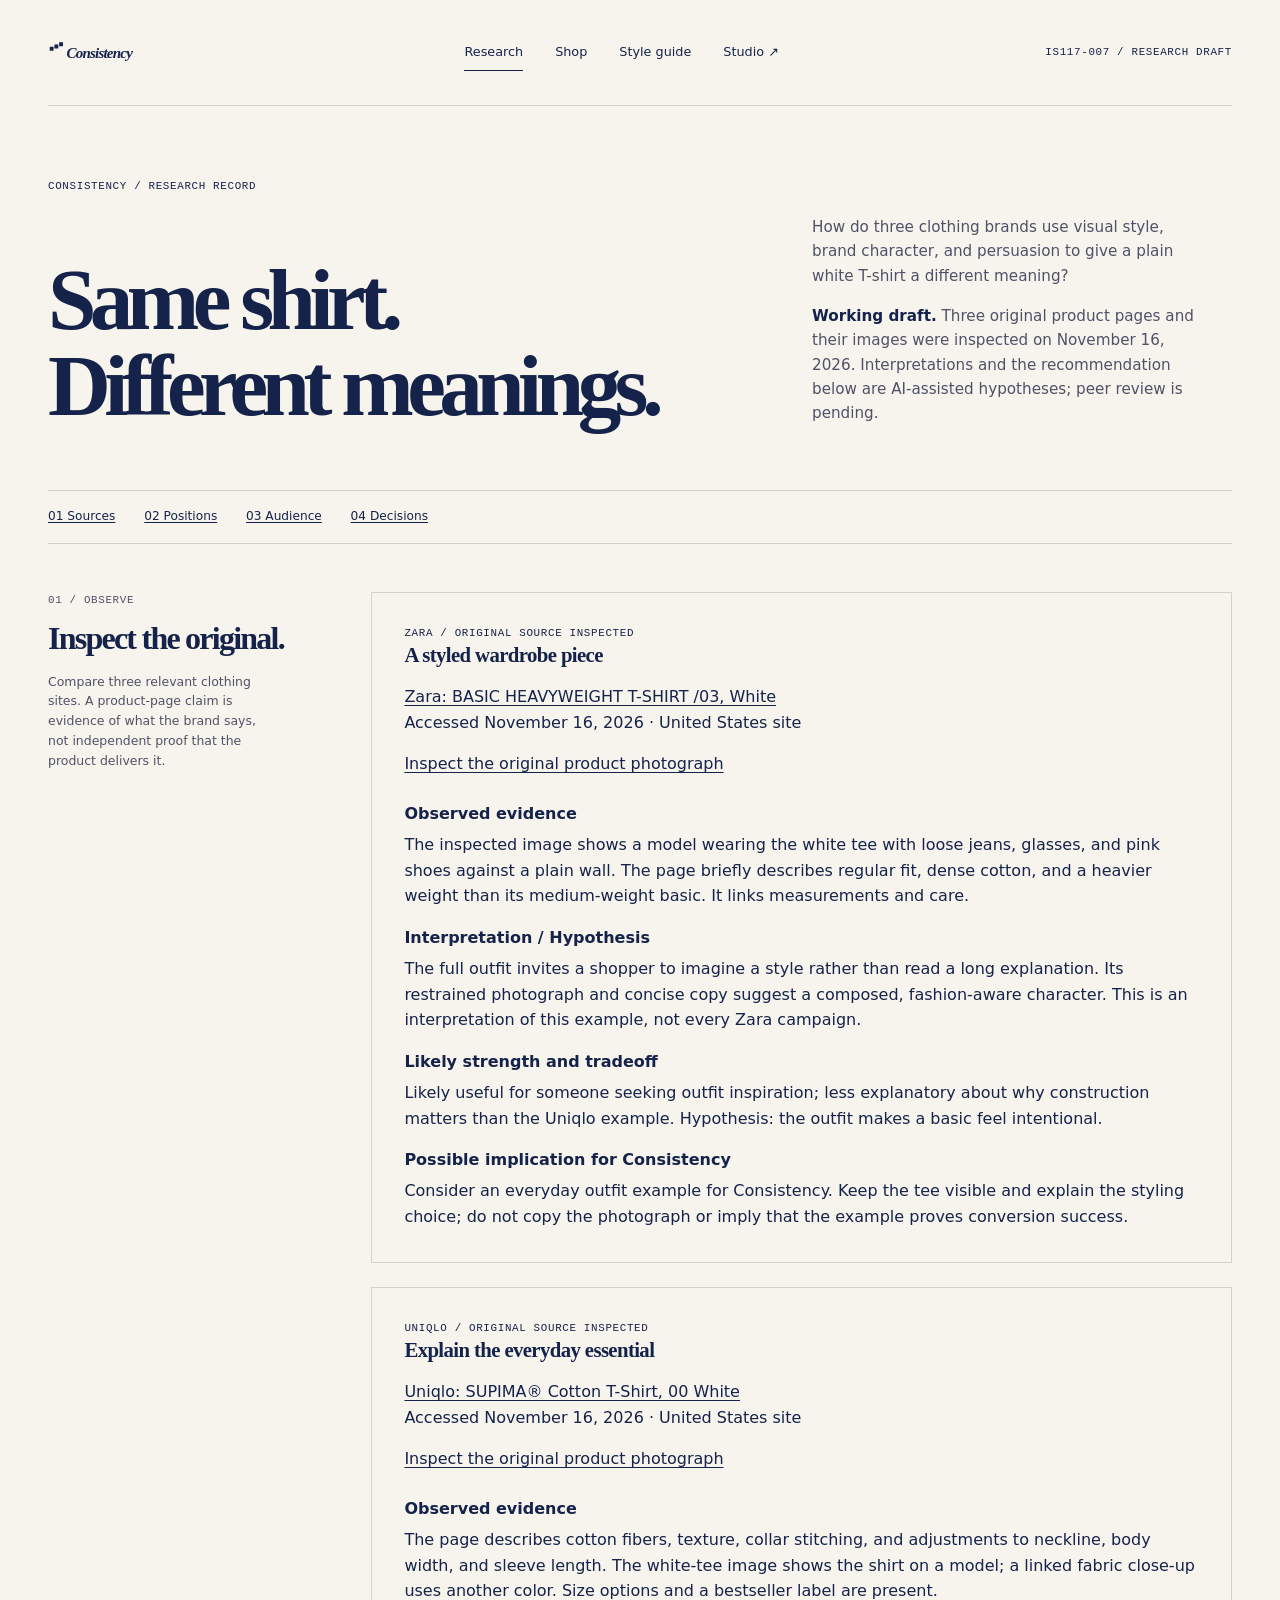
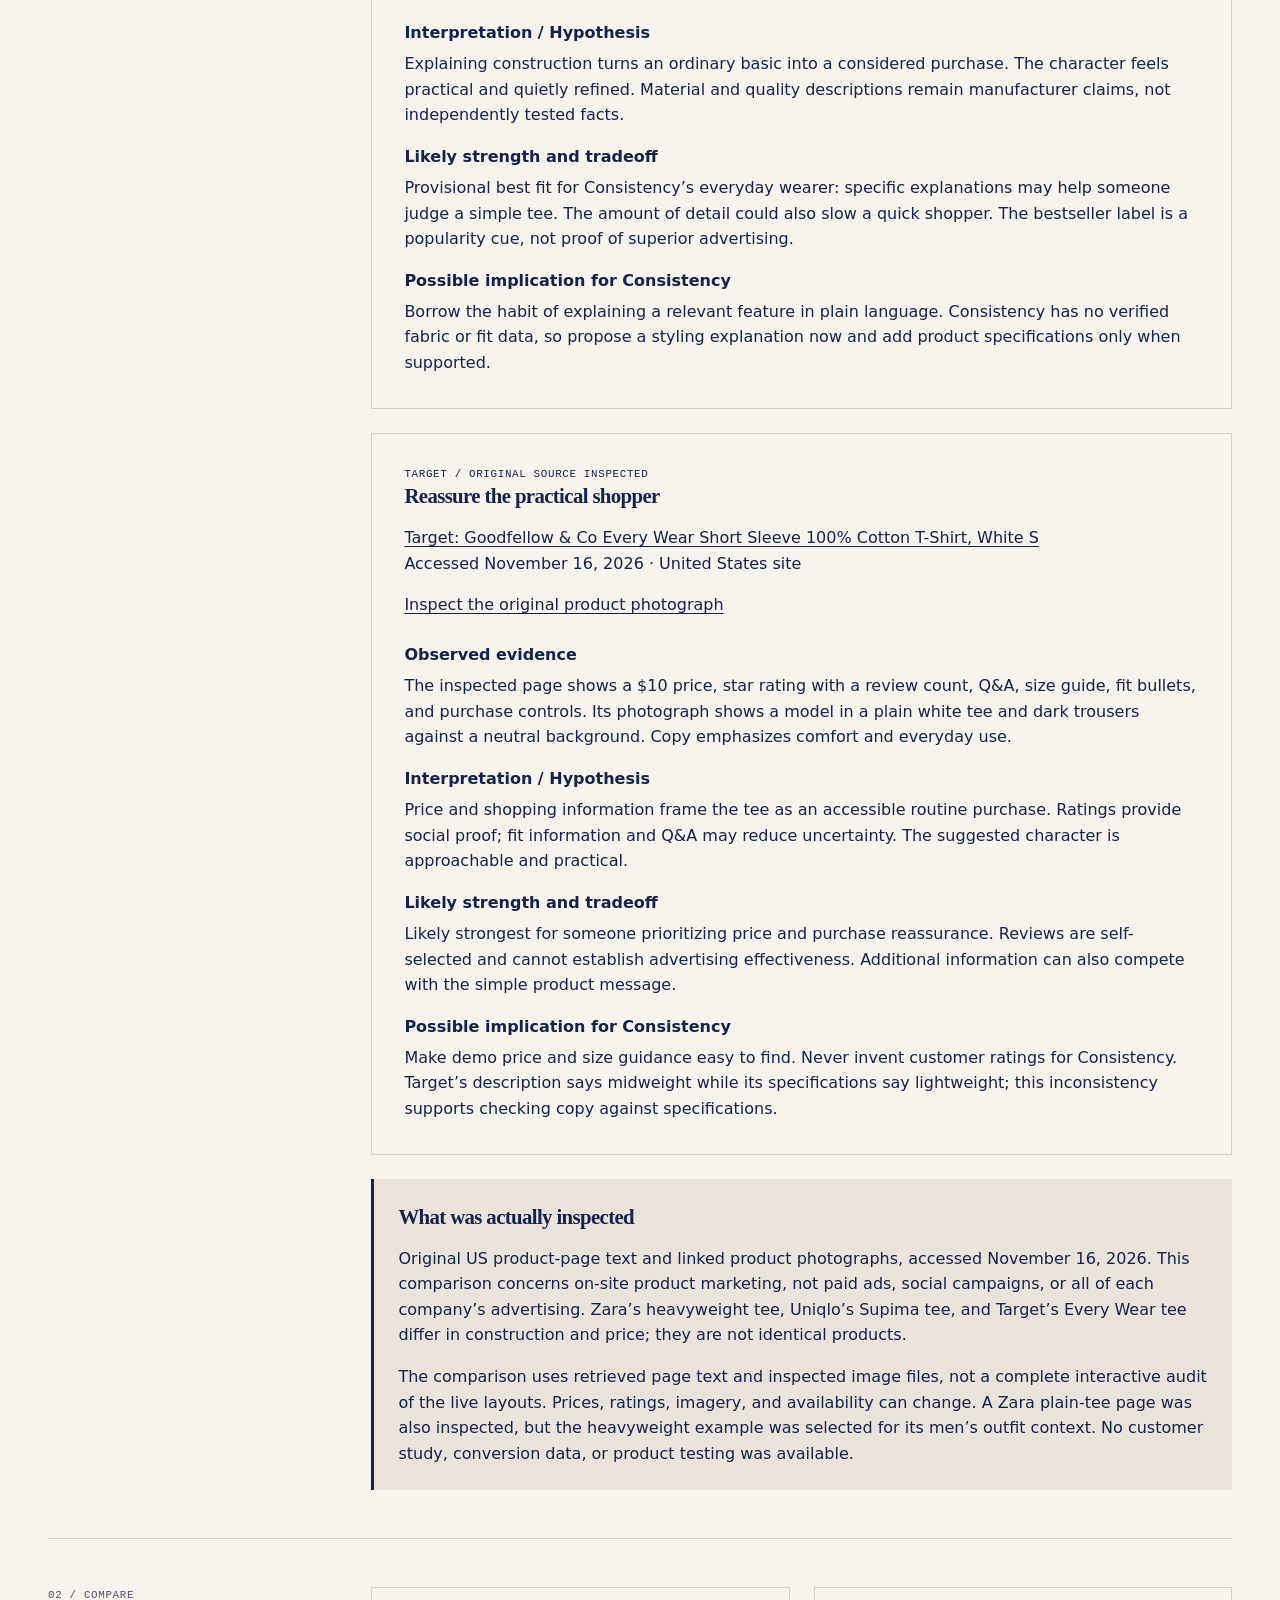
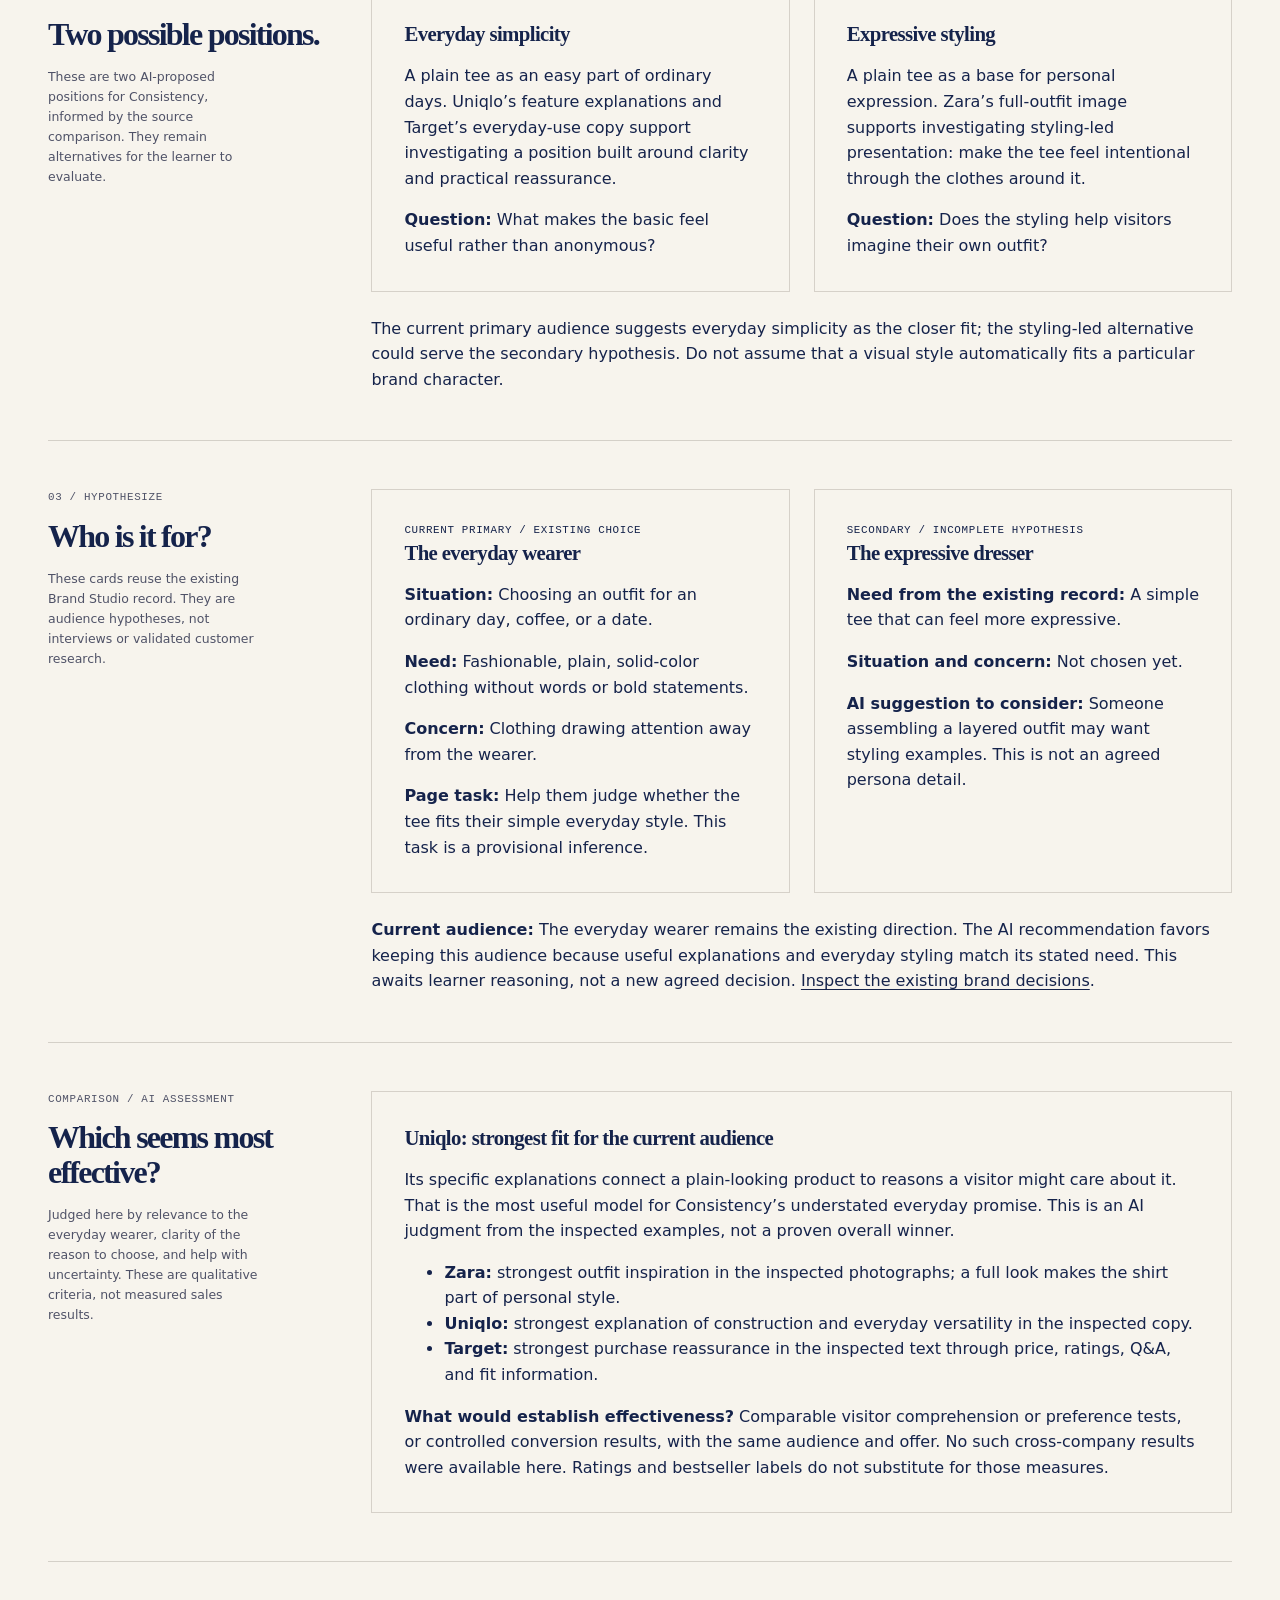
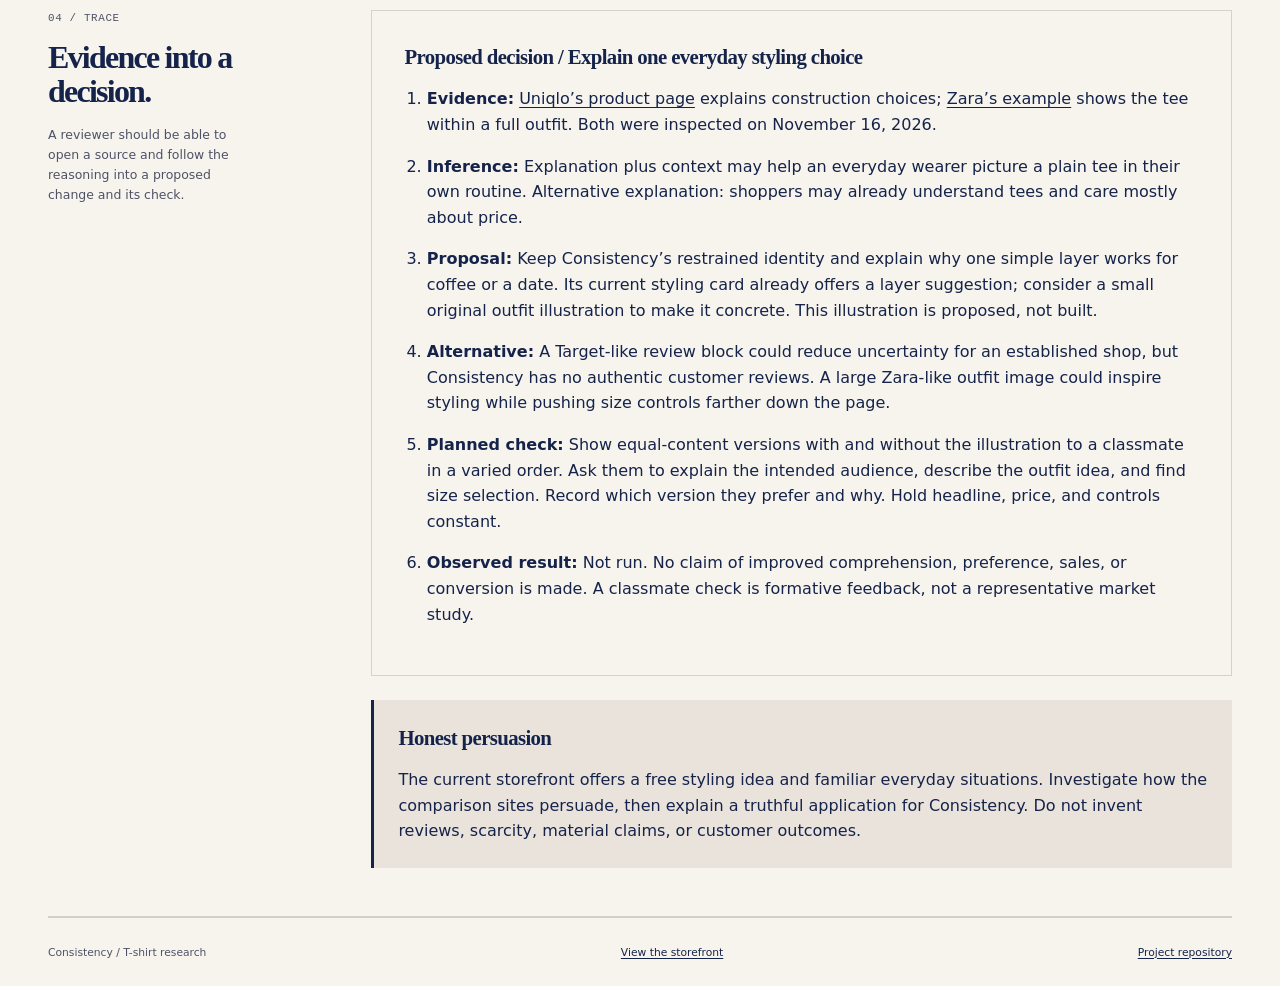
==== commit c98c8ae0: "Remove section 5 from research page" ====
--- a/public/research.html
+++ b/public/research.html
@@ -58,8 +58,8 @@
       </section>
       <nav class="page-subnav wrap" aria-label="Research sections">
         <a href="#sources">01 Sources</a><a href="#positions">02 Positions</a
-        ><a href="#audience">03 Audience</a><a href="#decisions">04 Decisions</a
-        ><a href="#review">05 Review</a>
+        ><a href="#audience">03 Audience</a
+        ><a href="#decisions">04 Decisions</a>
       </nav>
       <section
         id="sources"
@@ -474,81 +474,6 @@
           </aside>
         </div>
       </section>
-      <section
-        id="review"
-        class="guide-section wrap"
-        aria-labelledby="review-title"
-      >
-        <div class="section-heading">
-          <span class="section-number">05 / Review</span>
-          <h2 id="review-title">Make the trail visible.</h2>
-          <p>
-            Peer review has not happened on this research draft. Leave
-            unfinished work open with a next step.
-          </p>
-        </div>
-        <div class="guide-content research-stack">
-          <article class="research-card">
-            <h3>Reviewer walkthrough</h3>
-            <p>
-              Open one original source, question an observation, and trace it
-              into the proposed decision and check. Explain the intended
-              audience back to the author.
-            </p>
-            <p>
-              For this round, each student files
-              <strong
-                >3–5 constructive GitHub issues per classmate, per
-                project</strong
-              >. Each issue should identify a specific observation or gap,
-              explain why it matters, and suggest a useful next step.
-            </p>
-            <a
-              href="https://github.com/XimenaMacavilca12/is117-brand-studio/issues"
-              >Open the project’s feedback issues</a
-            >
-          </article>
-          <article class="research-card">
-            <h3>Feedback record / Pending</h3>
-            <dl class="research-facts">
-              <dt>Peer issue</dt>
-              <dd>Awaiting reviewer feedback and an issue link.</dd>
-              <dt>Author decision</dt>
-              <dd>Implement, investigate, defer, or decline, with a reason.</dd>
-              <dt>Linked change</dt>
-              <dd>
-                Add the documentation or code commit/PR referencing the issue
-                number.
-              </dd>
-              <dt>Verification</dt>
-              <dd>Record what was actually checked and its result.</dd>
-              <dt>Reviewer retry</dt>
-              <dd>
-                Record the reviewer’s retry before closing a resolved issue.
-              </dd>
-            </dl>
-          </article>
-          <aside class="research-note" aria-label="Submission and assistance">
-            <h3>Submission and assistance</h3>
-            <p>
-              Submit this research-page URL, the repository URL, the
-              deployed-site URL when available, a feedback issue, and a short
-              change/open-question note in Canvas. Keep private reflections and
-              eligibility details in Canvas.
-            </p>
-            <p>
-              <strong>AI assistance:</strong> AI drafted the structure,
-              researched the named companies, inspected original-source text and
-              image files, and proposed the comparison and recommendation.
-              Audience material is attributed to the existing project record.
-              The linked pages support what each brand says and shows; material
-              performance and advertising effectiveness have not been
-              independently verified. Learner agreement, the proposed user
-              check, and peer-review evidence remain pending.
-            </p>
-          </aside>
-        </div>
-      </section>
     </main>
     <footer class="site-footer wrap">
       <p>Consistency / T-shirt research</p>
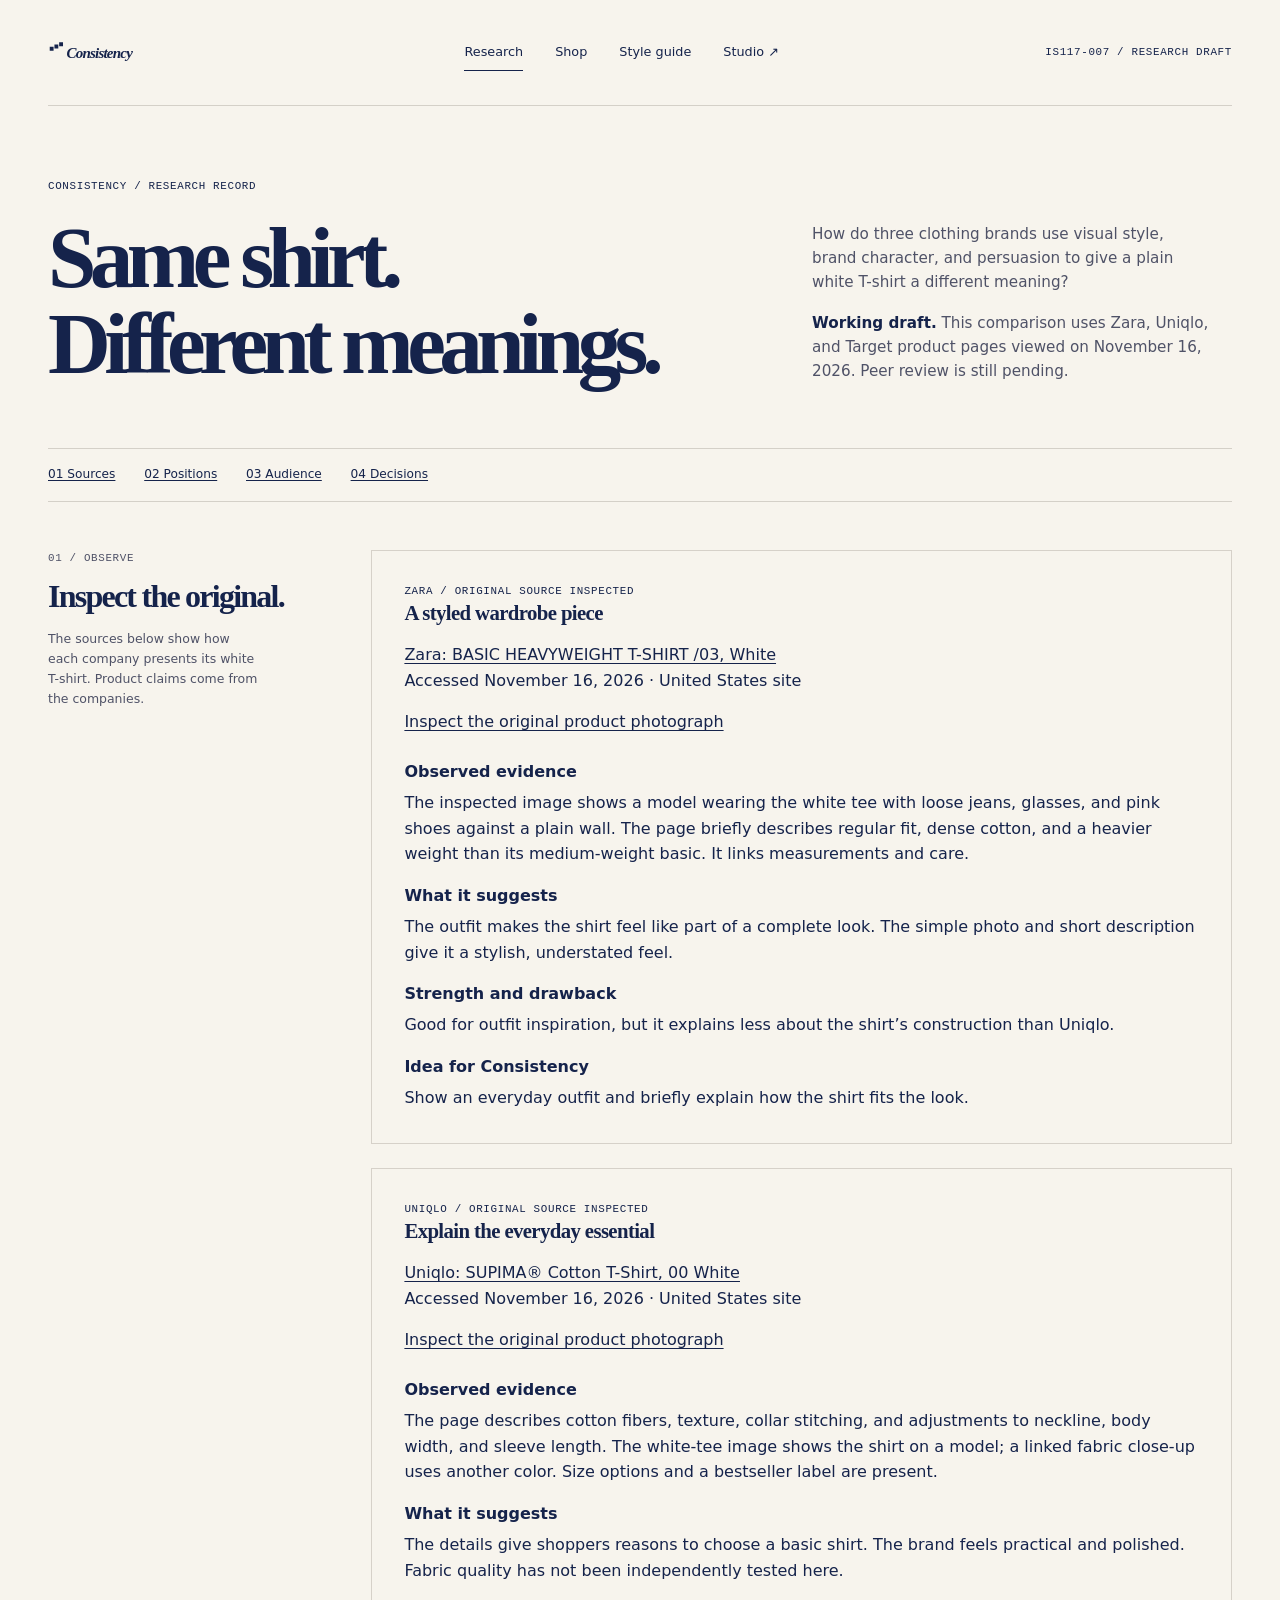
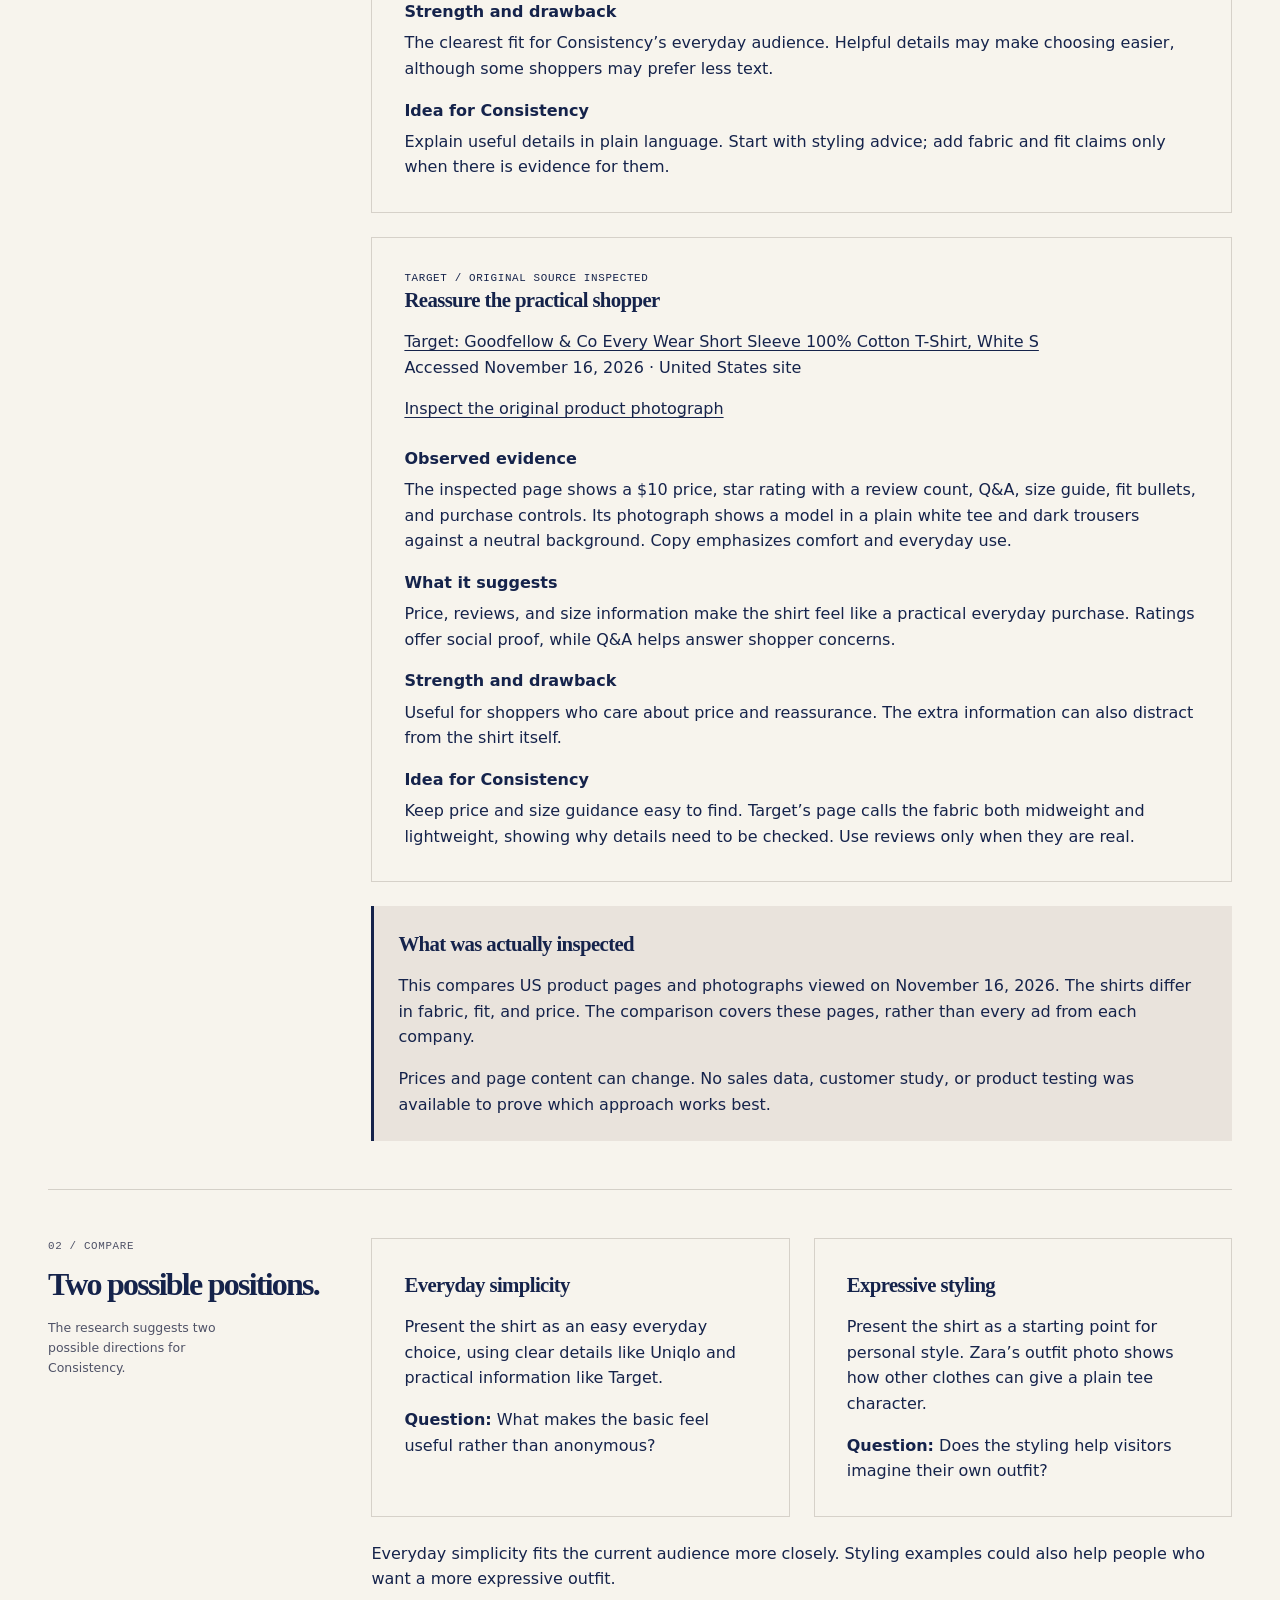
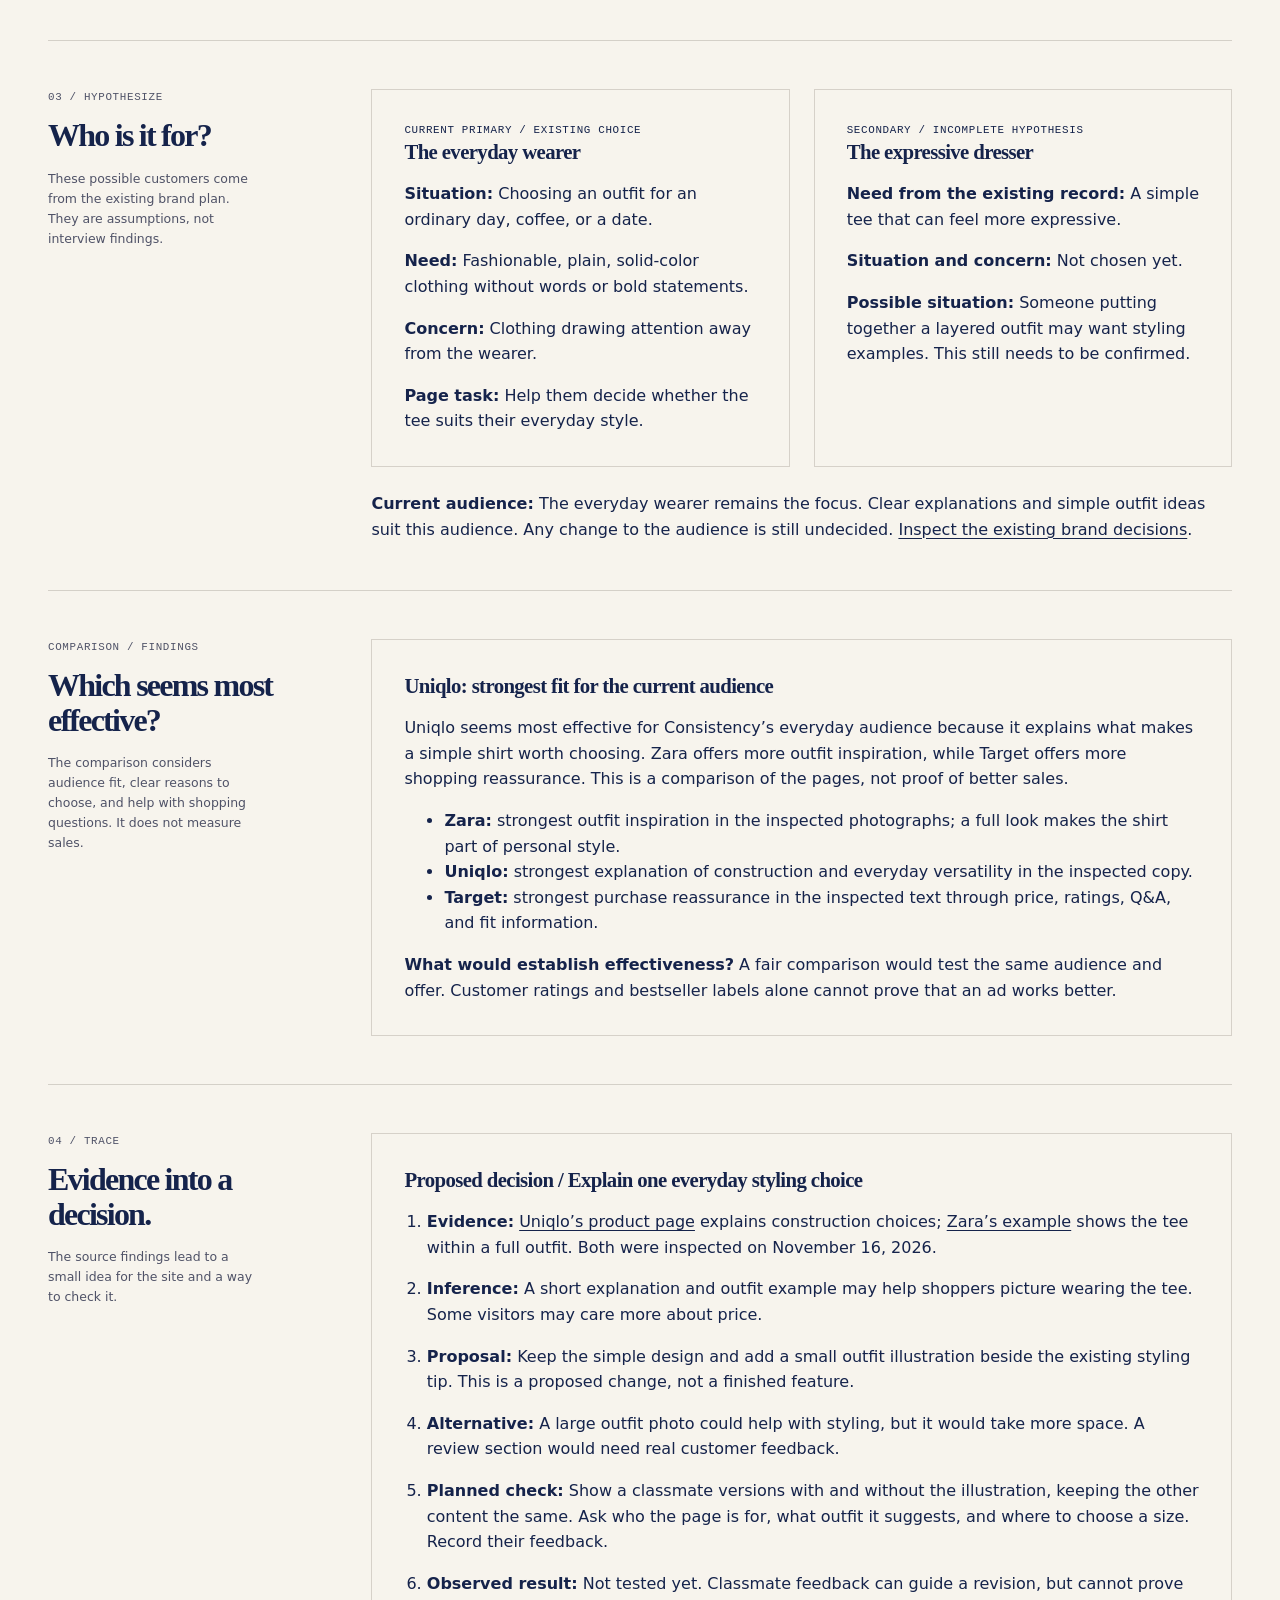
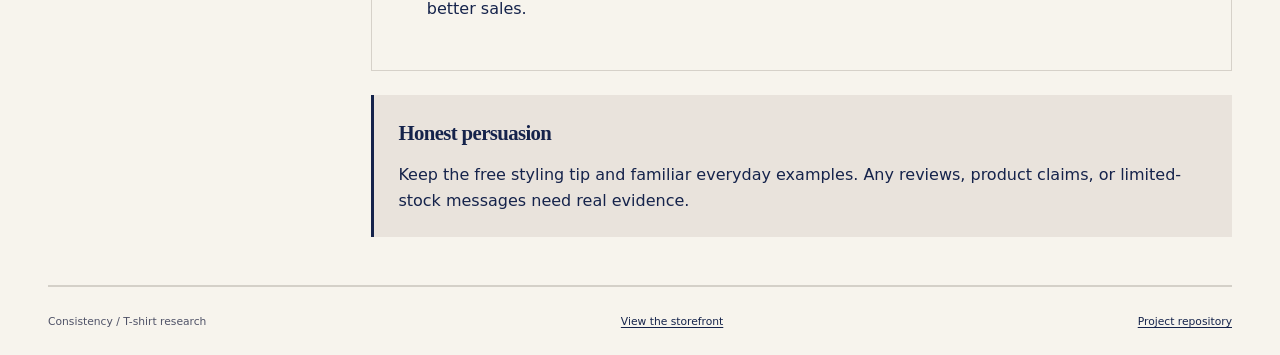
==== commit 8173938b: "Simplify research page wording" ====
--- a/public/research.html
+++ b/public/research.html
@@ -49,10 +49,9 @@
             persuasion to give a plain white T-shirt a different meaning?
           </p>
           <p>
-            <strong>Working draft.</strong> Three original product pages and
-            their images were inspected on November 16, 2026. Interpretations
-            and the recommendation below are AI-assisted hypotheses; peer review
-            is pending.
+            <strong>Working draft.</strong> This comparison uses Zara, Uniqlo,
+            and Target product pages viewed on November 16, 2026. Peer review is
+            still pending.
           </p>
         </div>
       </section>
@@ -70,9 +69,8 @@
           <span class="section-number">01 / Observe</span>
           <h2 id="sources-title">Inspect the original.</h2>
           <p>
-            Compare three relevant clothing sites. A product-page claim is
-            evidence of what the brand says, not independent proof that the
-            product delivers it.
+            The sources below show how each company presents its white T-shirt.
+            Product claims come from the companies.
           </p>
         </div>
         <div class="guide-content research-stack">
@@ -102,24 +100,21 @@
                 weight than its medium-weight basic. It links measurements and
                 care.
               </dd>
-              <dt>Interpretation / Hypothesis</dt>
-              <dd>
-                The full outfit invites a shopper to imagine a style rather than
-                read a long explanation. Its restrained photograph and concise
-                copy suggest a composed, fashion-aware character. This is an
-                interpretation of this example, not every Zara campaign.
-              </dd>
-              <dt>Likely strength and tradeoff</dt>
-              <dd>
-                Likely useful for someone seeking outfit inspiration; less
-                explanatory about why construction matters than the Uniqlo
-                example. Hypothesis: the outfit makes a basic feel intentional.
-              </dd>
-              <dt>Possible implication for Consistency</dt>
-              <dd>
-                Consider an everyday outfit example for Consistency. Keep the
-                tee visible and explain the styling choice; do not copy the
-                photograph or imply that the example proves conversion success.
+              <dt>What it suggests</dt>
+              <dd>
+                The outfit makes the shirt feel like part of a complete look.
+                The simple photo and short description give it a stylish,
+                understated feel.
+              </dd>
+              <dt>Strength and drawback</dt>
+              <dd>
+                Good for outfit inspiration, but it explains less about the
+                shirt’s construction than Uniqlo.
+              </dd>
+              <dt>Idea for Consistency</dt>
+              <dd>
+                Show an everyday outfit and briefly explain how the shirt fits
+                the look.
               </dd>
             </dl>
           </article>
@@ -149,26 +144,23 @@
                 close-up uses another color. Size options and a bestseller label
                 are present.
               </dd>
-              <dt>Interpretation / Hypothesis</dt>
-              <dd>
-                Explaining construction turns an ordinary basic into a
-                considered purchase. The character feels practical and quietly
-                refined. Material and quality descriptions remain manufacturer
-                claims, not independently tested facts.
-              </dd>
-              <dt>Likely strength and tradeoff</dt>
-              <dd>
-                Provisional best fit for Consistency’s everyday wearer: specific
-                explanations may help someone judge a simple tee. The amount of
-                detail could also slow a quick shopper. The bestseller label is
-                a popularity cue, not proof of superior advertising.
-              </dd>
-              <dt>Possible implication for Consistency</dt>
-              <dd>
-                Borrow the habit of explaining a relevant feature in plain
-                language. Consistency has no verified fabric or fit data, so
-                propose a styling explanation now and add product specifications
-                only when supported.
+              <dt>What it suggests</dt>
+              <dd>
+                The details give shoppers reasons to choose a basic shirt. The
+                brand feels practical and polished. Fabric quality has not been
+                independently tested here.
+              </dd>
+              <dt>Strength and drawback</dt>
+              <dd>
+                The clearest fit for Consistency’s everyday audience. Helpful
+                details may make choosing easier, although some shoppers may
+                prefer less text.
+              </dd>
+              <dt>Idea for Consistency</dt>
+              <dd>
+                Explain useful details in plain language. Start with styling
+                advice; add fabric and fit claims only when there is evidence
+                for them.
               </dd>
             </dl>
           </article>
@@ -198,46 +190,37 @@
                 trousers against a neutral background. Copy emphasizes comfort
                 and everyday use.
               </dd>
-              <dt>Interpretation / Hypothesis</dt>
-              <dd>
-                Price and shopping information frame the tee as an accessible
-                routine purchase. Ratings provide social proof; fit information
-                and Q&amp;A may reduce uncertainty. The suggested character is
-                approachable and practical.
-              </dd>
-              <dt>Likely strength and tradeoff</dt>
-              <dd>
-                Likely strongest for someone prioritizing price and purchase
-                reassurance. Reviews are self-selected and cannot establish
-                advertising effectiveness. Additional information can also
-                compete with the simple product message.
-              </dd>
-              <dt>Possible implication for Consistency</dt>
-              <dd>
-                Make demo price and size guidance easy to find. Never invent
-                customer ratings for Consistency. Target’s description says
-                midweight while its specifications say lightweight; this
-                inconsistency supports checking copy against specifications.
+              <dt>What it suggests</dt>
+              <dd>
+                Price, reviews, and size information make the shirt feel like a
+                practical everyday purchase. Ratings offer social proof, while
+                Q&amp;A helps answer shopper concerns.
+              </dd>
+              <dt>Strength and drawback</dt>
+              <dd>
+                Useful for shoppers who care about price and reassurance. The
+                extra information can also distract from the shirt itself.
+              </dd>
+              <dt>Idea for Consistency</dt>
+              <dd>
+                Keep price and size guidance easy to find. Target’s page calls
+                the fabric both midweight and lightweight, showing why details
+                need to be checked. Use reviews only when they are real.
               </dd>
             </dl>
           </article>
           <aside class="research-note" aria-label="Research method and limits">
             <h3>What was actually inspected</h3>
             <p>
-              Original US product-page text and linked product photographs,
-              accessed November 16, 2026. This comparison concerns on-site
-              product marketing, not paid ads, social campaigns, or all of each
-              company’s advertising. Zara’s heavyweight tee, Uniqlo’s Supima
-              tee, and Target’s Every Wear tee differ in construction and price;
-              they are not identical products.
-            </p>
-            <p>
-              The comparison uses retrieved page text and inspected image files,
-              not a complete interactive audit of the live layouts. Prices,
-              ratings, imagery, and availability can change. A Zara plain-tee
-              page was also inspected, but the heavyweight example was selected
-              for its men’s outfit context. No customer study, conversion data,
-              or product testing was available.
+              This compares US product pages and photographs viewed on November
+              16, 2026. The shirts differ in fabric, fit, and price. The
+              comparison covers these pages, rather than every ad from each
+              company.
+            </p>
+            <p>
+              Prices and page content can change. No sales data, customer study,
+              or product testing was available to prove which approach works
+              best.
             </p>
           </aside>
         </div>
@@ -250,19 +233,14 @@
         <div class="section-heading">
           <span class="section-number">02 / Compare</span>
           <h2 id="positions-title">Two possible positions.</h2>
-          <p>
-            These are two AI-proposed positions for Consistency, informed by the
-            source comparison. They remain alternatives for the learner to
-            evaluate.
-          </p>
+          <p>The research suggests two possible directions for Consistency.</p>
         </div>
         <div class="guide-content research-columns">
           <article class="research-card">
             <h3>Everyday simplicity</h3>
             <p>
-              A plain tee as an easy part of ordinary days. Uniqlo’s feature
-              explanations and Target’s everyday-use copy support investigating
-              a position built around clarity and practical reassurance.
+              Present the shirt as an easy everyday choice, using clear details
+              like Uniqlo and practical information like Target.
             </p>
             <p>
               <strong>Question:</strong> What makes the basic feel useful rather
@@ -272,9 +250,9 @@
           <article class="research-card">
             <h3>Expressive styling</h3>
             <p>
-              A plain tee as a base for personal expression. Zara’s full-outfit
-              image supports investigating styling-led presentation: make the
-              tee feel intentional through the clothes around it.
+              Present the shirt as a starting point for personal style. Zara’s
+              outfit photo shows how other clothes can give a plain tee
+              character.
             </p>
             <p>
               <strong>Question:</strong> Does the styling help visitors imagine
@@ -282,10 +260,8 @@
             </p>
           </article>
           <p class="research-wide">
-            The current primary audience suggests everyday simplicity as the
-            closer fit; the styling-led alternative could serve the secondary
-            hypothesis. Do not assume that a visual style automatically fits a
-            particular brand character.
+            Everyday simplicity fits the current audience more closely. Styling
+            examples could also help people who want a more expressive outfit.
           </p>
         </div>
       </section>
@@ -298,8 +274,8 @@
           <span class="section-number">03 / Hypothesize</span>
           <h2 id="audience-title">Who is it for?</h2>
           <p>
-            These cards reuse the existing Brand Studio record. They are
-            audience hypotheses, not interviews or validated customer research.
+            These possible customers come from the existing brand plan. They are
+            assumptions, not interview findings.
           </p>
         </div>
         <div class="guide-content research-columns">
@@ -319,8 +295,8 @@
               wearer.
             </p>
             <p>
-              <strong>Page task:</strong> Help them judge whether the tee fits
-              their simple everyday style. This task is a provisional inference.
+              <strong>Page task:</strong> Help them decide whether the tee suits
+              their everyday style.
             </p>
           </article>
           <article class="research-card">
@@ -332,17 +308,15 @@
             </p>
             <p><strong>Situation and concern:</strong> Not chosen yet.</p>
             <p>
-              <strong>AI suggestion to consider:</strong> Someone assembling a
-              layered outfit may want styling examples. This is not an agreed
-              persona detail.
+              <strong>Possible situation:</strong> Someone putting together a
+              layered outfit may want styling examples. This still needs to be
+              confirmed.
             </p>
           </article>
           <p class="research-wide">
             <strong>Current audience:</strong> The everyday wearer remains the
-            existing direction. The AI recommendation favors keeping this
-            audience because useful explanations and everyday styling match its
-            stated need. This awaits learner reasoning, not a new agreed
-            decision.
+            focus. Clear explanations and simple outfit ideas suit this
+            audience. Any change to the audience is still undecided.
             <a
               href="https://github.com/XimenaMacavilca12/is117-brand-studio/blob/main/SPEC.md"
               >Inspect the existing brand decisions</a
@@ -352,23 +326,22 @@
       </section>
       <section class="guide-section wrap" aria-labelledby="effectiveness-title">
         <div class="section-heading">
-          <span class="section-number">Comparison / AI assessment</span>
+          <span class="section-number">Comparison / Findings</span>
           <h2 id="effectiveness-title">Which seems most effective?</h2>
           <p>
-            Judged here by relevance to the everyday wearer, clarity of the
-            reason to choose, and help with uncertainty. These are qualitative
-            criteria, not measured sales results.
+            The comparison considers audience fit, clear reasons to choose, and
+            help with shopping questions. It does not measure sales.
           </p>
         </div>
         <div class="guide-content research-stack">
           <article class="research-card">
             <h3>Uniqlo: strongest fit for the current audience</h3>
             <p>
-              Its specific explanations connect a plain-looking product to
-              reasons a visitor might care about it. That is the most useful
-              model for Consistency’s understated everyday promise. This is an
-              AI judgment from the inspected examples, not a proven overall
-              winner.
+              Uniqlo seems most effective for Consistency’s everyday audience
+              because it explains what makes a simple shirt worth choosing. Zara
+              offers more outfit inspiration, while Target offers more shopping
+              reassurance. This is a comparison of the pages, not proof of
+              better sales.
             </p>
             <ul>
               <li>
@@ -387,11 +360,10 @@
               </li>
             </ul>
             <p>
-              <strong>What would establish effectiveness?</strong> Comparable
-              visitor comprehension or preference tests, or controlled
-              conversion results, with the same audience and offer. No such
-              cross-company results were available here. Ratings and bestseller
-              labels do not substitute for those measures.
+              <strong>What would establish effectiveness?</strong> A fair
+              comparison would test the same audience and offer. Customer
+              ratings and bestseller labels alone cannot prove that an ad works
+              better.
             </p>
           </article>
         </div>
@@ -405,8 +377,8 @@
           <span class="section-number">04 / Trace</span>
           <h2 id="decisions-title">Evidence into a decision.</h2>
           <p>
-            A reviewer should be able to open a source and follow the reasoning
-            into a proposed change and its check.
+            The source findings lead to a small idea for the site and a way to
+            check it.
           </p>
         </div>
         <div class="guide-content research-stack">
@@ -428,48 +400,38 @@
                 November 16, 2026.
               </li>
               <li>
-                <strong>Inference:</strong> Explanation plus context may help an
-                everyday wearer picture a plain tee in their own routine.
-                Alternative explanation: shoppers may already understand tees
-                and care mostly about price.
-              </li>
-              <li>
-                <strong>Proposal:</strong> Keep Consistency’s restrained
-                identity and explain why one simple layer works for coffee or a
-                date. Its current styling card already offers a layer
-                suggestion; consider a small original outfit illustration to
-                make it concrete. This illustration is proposed, not built.
-              </li>
-              <li>
-                <strong>Alternative:</strong> A Target-like review block could
-                reduce uncertainty for an established shop, but Consistency has
-                no authentic customer reviews. A large Zara-like outfit image
-                could inspire styling while pushing size controls farther down
-                the page.
-              </li>
-              <li>
-                <strong>Planned check:</strong> Show equal-content versions with
-                and without the illustration to a classmate in a varied order.
-                Ask them to explain the intended audience, describe the outfit
-                idea, and find size selection. Record which version they prefer
-                and why. Hold headline, price, and controls constant.
-              </li>
-              <li>
-                <strong>Observed result:</strong> Not run. No claim of improved
-                comprehension, preference, sales, or conversion is made. A
-                classmate check is formative feedback, not a representative
-                market study.
+                <strong>Inference:</strong> A short explanation and outfit
+                example may help shoppers picture wearing the tee. Some visitors
+                may care more about price.
+              </li>
+              <li>
+                <strong>Proposal:</strong> Keep the simple design and add a
+                small outfit illustration beside the existing styling tip. This
+                is a proposed change, not a finished feature.
+              </li>
+              <li>
+                <strong>Alternative:</strong> A large outfit photo could help
+                with styling, but it would take more space. A review section
+                would need real customer feedback.
+              </li>
+              <li>
+                <strong>Planned check:</strong> Show a classmate versions with
+                and without the illustration, keeping the other content the
+                same. Ask who the page is for, what outfit it suggests, and
+                where to choose a size. Record their feedback.
+              </li>
+              <li>
+                <strong>Observed result:</strong> Not tested yet. Classmate
+                feedback can guide a revision, but cannot prove better sales.
               </li>
             </ol>
           </article>
           <aside class="research-note" aria-label="Honest persuasion">
             <h3>Honest persuasion</h3>
             <p>
-              The current storefront offers a free styling idea and familiar
-              everyday situations. Investigate how the comparison sites
-              persuade, then explain a truthful application for Consistency. Do
-              not invent reviews, scarcity, material claims, or customer
-              outcomes.
+              Keep the free styling tip and familiar everyday examples. Any
+              reviews, product claims, or limited-stock messages need real
+              evidence.
             </p>
           </aside>
         </div>
